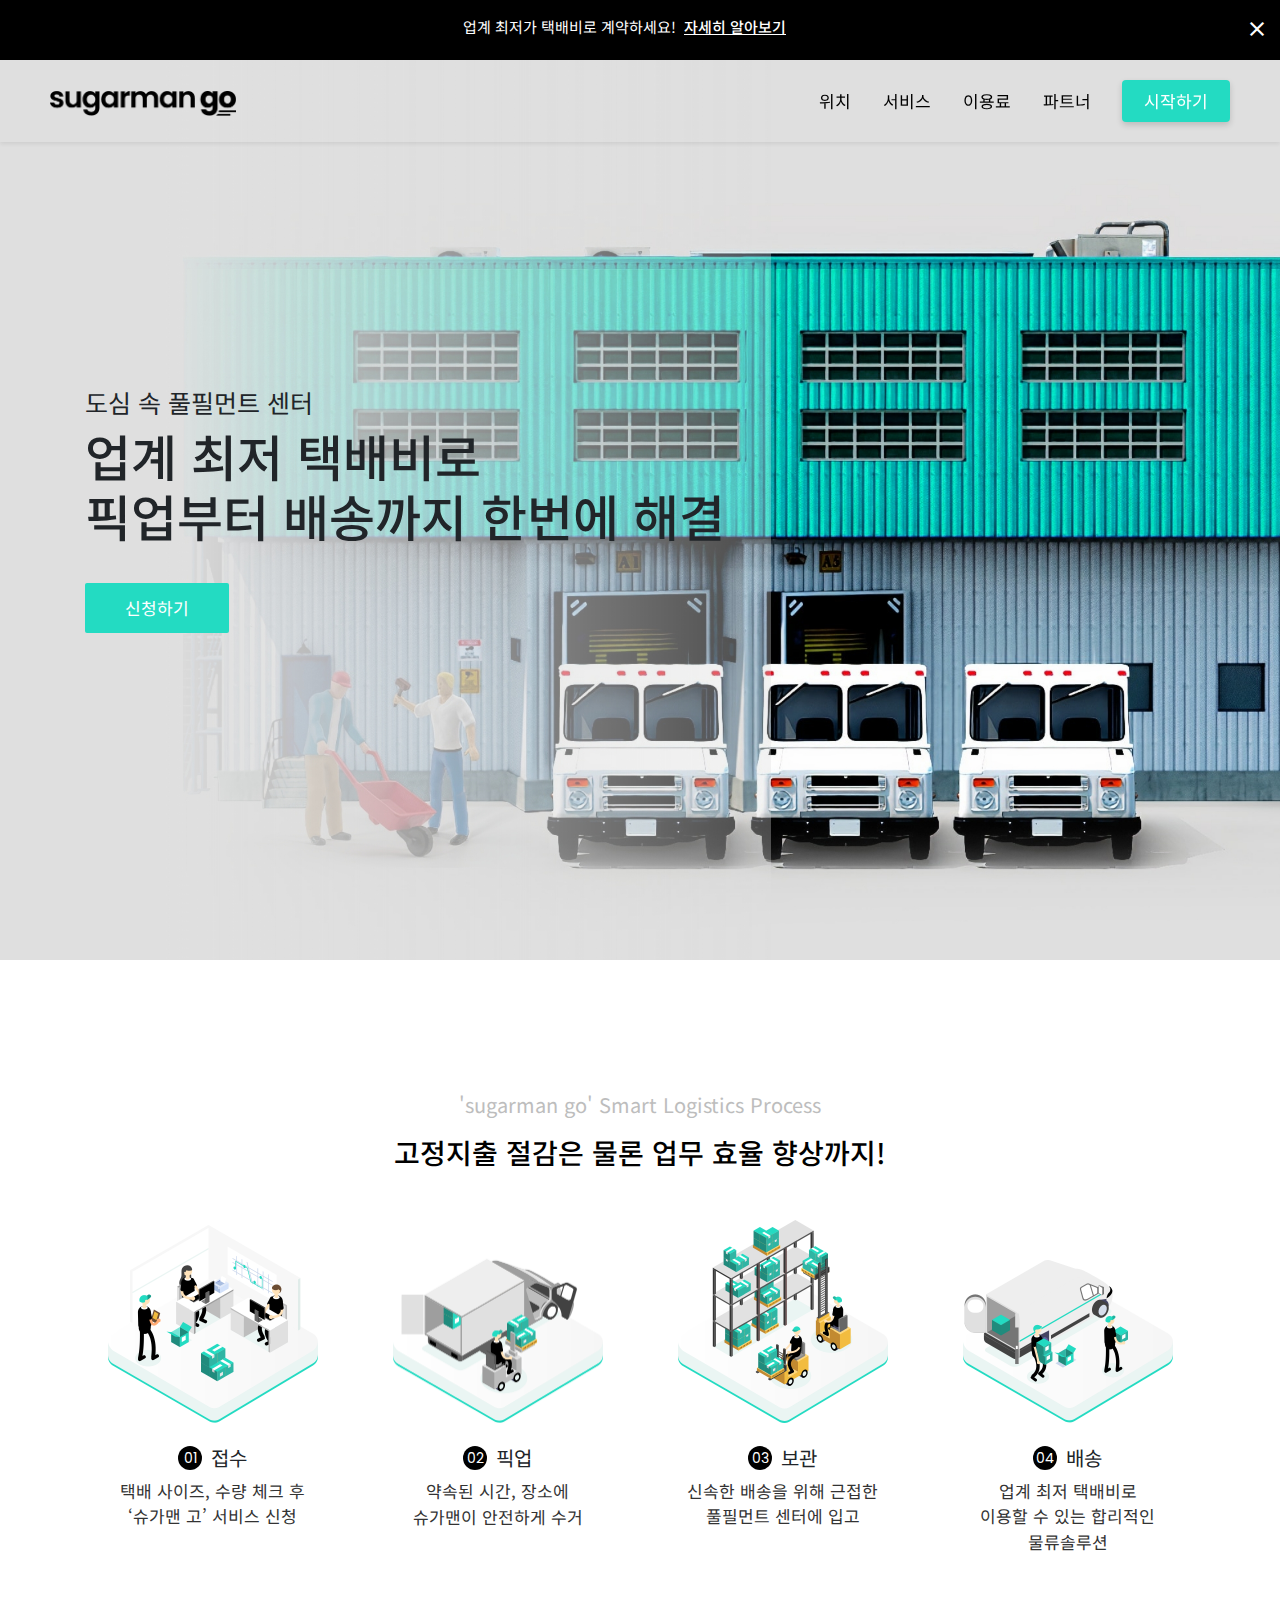
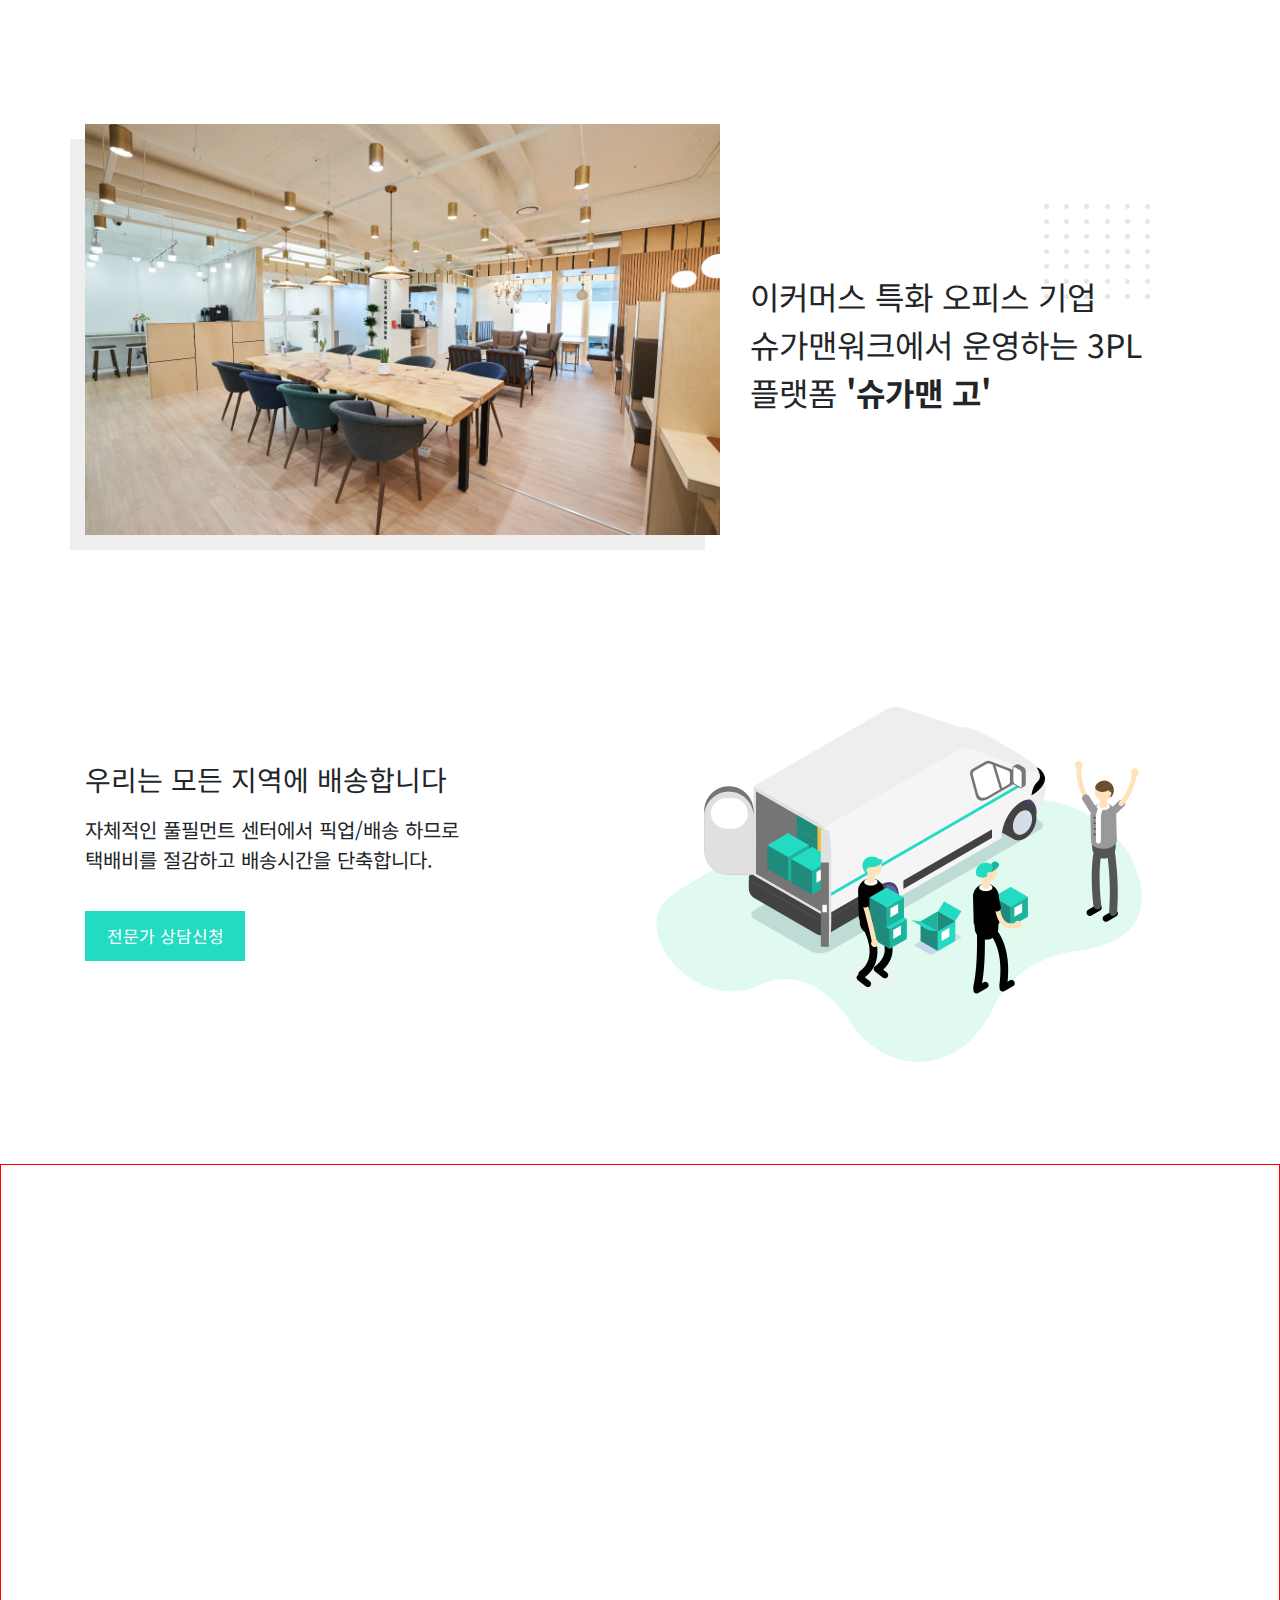
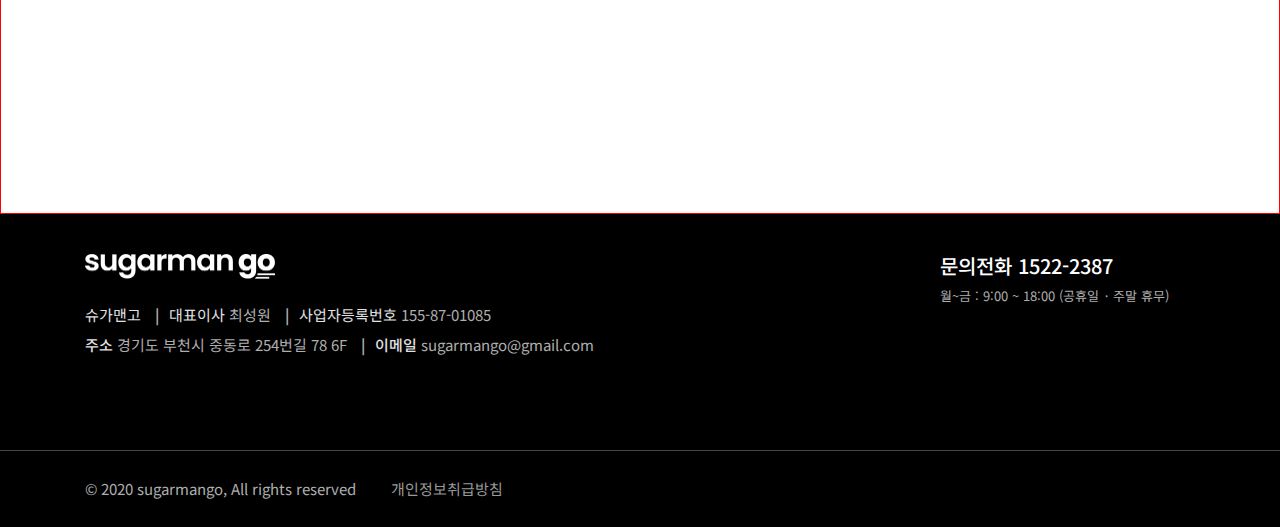
==== index.html @ 31ac189f "20200826_on" ====
<!DOCTYPE html>
<html lang="ko">

<head>
  <meta charset="UTF-8">
  <meta name="viewport" content="width=device-width, initial-scale=1.0">
  <title>슈가맨 고</title>
  <link rel="stylesheet" href="https://stackpath.bootstrapcdn.com/bootstrap/4.4.1/css/bootstrap.min.css" integrity="sha384-Vkoo8x4CGsO3+Hhxv8T/Q5PaXtkKtu6ug5TOeNV6gBiFeWPGFN9MuhOf23Q9Ifjh" crossorigin="anonymous">
  <link href="https://fonts.googleapis.com/icon?family=Material+Icons" rel="stylesheet">
  <link href="https://fonts.googleapis.com/css2?family=Noto+Sans+KR:wght@100;300;400;500;700;900&display=swap" rel="stylesheet">
  <link rel="stylesheet" href="./assets/css/style.css">
  <link rel="stylesheet" href="./assets/css/media.css">
  <link rel="shortcut icon" type="image/x-icon" href="./assets/img/go_logo_32.ico">

  <script src="https://code.jquery.com/jquery-3.5.1.min.js" integrity="sha256-9/aliU8dGd2tb6OSsuzixeV4y/faTqgFtohetphbbj0=" crossorigin="anonymous"></script>
  <script src="./assets/js/click-menu.js"></script>

</head>

<body>
  <!-- 이벤트 띠배너 -->
  <div class="event-banner d-flex pt-3 pb-2">
    <div class="container-fluid">
      <div class="row">
        <div class="flex-fill text-center event-text">
          <span class="mr-1">업계 최저가 택배비로 계약하세요!</span>
          <span><a href="./service.html"><u style="color: #fff; font-weight: 500;">자세히 알아보기</u></a></span>
        </div>
        <button class="event-banner-btn" style="border-style: none; background: transparent;">
          <span class="material-icons ml-auto" style="cursor: pointer; color: #fff;">close</span>
        </button>
      </div>
    </div>
  </div>

  <!-- nav -->
  <div class="navbar-wrap  scroll-nav shadow-sm top-nav">
    <nav class="navbar navbar-expand-lg navbar-light pt-2 pb-2">
      <a class="navbar-brand logo-w" href="./index.html">
        <img src="./assets/img/sugarman_go_logo@2x.png" alt="sugarmango_logo" class="main-logo">
      </a>
      <a class="scroll-nav logo-r" href="./index.html"><img src="./assets/img/sugarman_go_logo@2x.png" alt="sugarmango_logo" class="main-logo"></a>



      <button class="navbar-toggler mobile-menu-place toggle-mobile-menu" type="button">
        <!-- <span class="navbar-toggler-icon"></span> -->
        <span class="material-icons menu-icon-size menu-icon-black">menu</span>
      </button>

      <div class="collapse navbar-collapse" id="navbarNav">
        <ul class="nav ml-auto">
          <li class="nav-item">
            <a class="nav-link" style="color: #000;" href="./location.html">위치</a>
          </li>
          <li class="nav-item">
            <a class="nav-link" style="color: #000;" href="./service.html">서비스</a>
          </li>
          <li class="nav-item">
            <a class="nav-link" style="color: #000;" href="./price.html">이용료</a>
          </li>
          <li class="nav-item">
            <a class="nav-link" style="color: #000;">파트너</a>
          </li>
          <li class="nav-item">
            <button type="button" class="nav-bar-btn" onclick="location.href='./start.html'">시작하기</button>
          </li>
        </ul>
      </div>
    </nav>
  </div>



  <!-- 메인배너 -->
  <div class="main-banner-wrap d-flex align-items-center">
    <div class="container main-container">
      <div class="row">
        <div class="col">
          <div class="text-box">
            <h1 class="main-banner-subtext">도심 속 풀필먼트 센터</h1>
            <h3 class="main-banner-text">업계 최저 택배비로<br>
              픽업부터 배송까지 한번에 해결</h3>
            <button type="button" class="main-banner-btn" onclick="location.href='./start.html'">신청하기</button>
          </div>
        </div>
      </div>
    </div>
  </div>

  <section class="main-process-sec">
    <div class="container">
      <p>'sugarman go' Smart Logistics Process</p>
      <h3>고정지출 절감은 물론 업무 효율 향상까지!</h3>
      <div class="row">
        <div class="col-md-3 process-text">
          <img src="./assets/img/main-1@2x.png" alt="main-1.png">
          <div class="process-subject">
            <div class="number">01</div>
            <span>접수</span>
          </div>
          <p>택배 사이즈, 수량 체크 후<br /> ‘슈가맨 고’ 서비스 신청</p>
        </div>
        <div class="col-md-3 process-text">
          <img src="./assets/img/main-2@2x.png" alt="main-2.png">
          <div class="process-subject">
            <div class="number">02</div>
            <span>픽업</span>
          </div>
          <p>약속된 시간, 장소에<br /> 슈가맨이 안전하게 수거</p>
        </div>
        <div class="col-md-3 process-text">
          <img src="./assets/img/main-3@2x.png" alt="main-3.png">
          <div class="process-subject">
            <div class="number">03</div>
            <span>보관</span>
          </div>
          <p>신속한 배송을 위해 근접한<br /> 풀필먼트 센터에 입고</p>
        </div>
        <div class="col-md-3 process-text">
          <img src="./assets/img/main-4@2x.png" alt="main-4.png">
          <div class="process-subject">
            <div class="number">04</div>
            <span>배송</span>
          </div>
          <p>업계 최저 택배비로<br /> 이용할 수 있는 합리적인 물류솔루션</p>
        </div>
      </div>
    </div>
  </section>

  <section class="main-img-sec">
    <div class="container">
      <div class="row">
        <div class="col-lg-7 main-img">
          <img src="./assets/img/sugarmanwork@2x.jpg" alt="sugarmanwork">
        </div>
        <div class="col-lg-5 main-text">
          <img src="./assets/img/icon@2x.png" alt="">
          <div class="main-text-con">이커머스 특화 오피스 기업 슈가맨워크에서 운영하는 3PL 플랫폼 <span>'슈가맨 고'</span></div>
        </div>
      </div>
    </div>
  </section>

  <section class="main-btn-sec">
    <div class="container">
      <div class="row">
        <div class="col-lg-6 main-text">
          <div class="main-text-con">우리는 모든 지역에 배송합니다 <br />
            <p>자체적인 풀필먼트 센터에서 픽업/배송 하므로 <br />택배비를 절감하고 배송시간을 단축합니다.</p>
          </div>
          <button type="button" onclick="location.href='./start.html'">전문가 상담신청</button>
        </div>
        <div class="col-lg-6">
          <img src="./assets/img/main-5@2x.png" alt="">
        </div>
      </div>
    </div>
  </section>


  <section>
    <!-- kakao map -->
    <div class="container-fluid main-kakao-map">
      <div id="map" style="width:100%;height:650px; border: 1px solid red;"></div>
    </div>
  </section>

  <!-- 푸터 -->
  <section class="content-section bg-footer footer-t footer ">
    <div class="container main-container">
      <div class="row">
        <div class="col-lg-9">
          <div class="row">
            <div class="col-12"><img class="footer-logo" src="./assets/img/sugarman_go_logo_wh@2x.png" alt="footer-logo"></div>
            <div class="col-12">
              <ul class="footer-con-2">
                <li>
                  <span>슈가맨고</span><strong class="line-1" style="color: #AEAEAE; margin-right: 10px;"> | </strong>
                </li>
                <li>
                  <span>대표이사 </span> 최성원
                  <strong class="line-2" style="color: #AEAEAE; margin-right: 10px;"> | </strong>
                </li>
                <li>
                  <span>사업자등록번호
                  </span>155-87-01085
                </li>
              </ul>
            </div>
            <div class="col-12">
              <ul class="footer-con-3">
                <li>
                  <span>주소
                  </span>경기도 부천시 중동로 254번길 78 6F
                  <strong class="line-3" style="color: #AEAEAE; margin-right: 10px;"> | </strong>
                </li>
                <li>
                  <span>
                    이메일
                  </span>sugarmango@gmail.com
                </li>
              </ul>
            </div>
          </div>
        </div>

        <div class="col-lg-3">
          <div class="footer-right">
            <h6 style="font-size:20px; color:#fff;">문의전화 1522-2387</h6>
            <p>월~금 : 9:00 ~ 18:00 (공휴일 · 주말 휴무)</p>
          </div>
        </div>
      </div>
    </div>
    </div>


    <div class="footer-m footer container-fluid p-0">
      <div class="footer-line"></div>
    </div>

    <div class="col-lg-12">
      <div class="container main-container footer-bottom">
        <p class="footer-p">© 2020 sugarmango, All rights reserved</p>
        <a href="./privacy.html" class="footer-a">개인정보취급방침</a>
        <!-- <a class="footer-a">이용약관</a> -->
      </div>
    </div>
  </section>


  <!-- kakao map -->
  <script type="text/javscript" src="//dapi.kakao.com/v2/maps/sdk.js?appkey=95211038176c8b43a1fc3d12e01aed54"></script>
  <script>
    var mapContainer = document.getElementById('map'), // 지도를 표시할 div
      mapOption = {
        center: new kakao.maps.LatLng(37.52536, 126.84325), // 지도의 중심좌표
        level: 8, // 지도의 확대 레벨
        mapTypeId: kakao.maps.MapTypeId.ROADMAP // 지도종류
      };

    // 지도를 생성한다
    var map = new kakao.maps.Map(mapContainer, mapOption);

    // 마우스 휠과 모바일 터치를 이용한 지도 확대, 축소를 막는다
    map.setZoomable(false);

    // 지도에 확대 축소 컨트롤을 생성한다
    var zoomControl = new kakao.maps.ZoomControl();

    // 지도의 우측에 확대 축소 컨트롤을 추가한다
    map.addControl(zoomControl, kakao.maps.ControlPosition.RIGHT);

    // 마커를 표시할 위치와 title 객체 배열입니다
    var positions = [{
        title: '부천 상동점 1호점',
        latlng: new kakao.maps.LatLng(37.5077606, 126.7500733)
      },
      {
        title: '부천 상동점 2호점',
        latlng: new kakao.maps.LatLng(37.5074377, 126.7530217)
      },
      {
        title: '인천 갈산점 4호점',
        latlng: new kakao.maps.LatLng(37.5171565, 126.7220364)
      },
      {
        title: '부천 신중동점 5호점',
        latlng: new kakao.maps.LatLng(37.5015499, 126.773108)
      },
      {
        title: '부천 송내점 6호점',
        latlng: new kakao.maps.LatLng(37.4893739, 126.7518249)
      },
      {
        title: '서울 역삼역점 7호점',
        latlng: new kakao.maps.LatLng(37.4769454, 127.0457478)
      },
      {
        title: '인천 부평점 8호점',
        latlng: new kakao.maps.LatLng(37.4939399999999, 126.7257229)
      },
      {
        title: '서울 가산디지털단지점 9호점',
        latlng: new kakao.maps.LatLng(37.4793464, 126.8768097)
      },
      {
        title: '안양 범계점 10호점',
        latlng: new kakao.maps.LatLng(37.3922613, 126.9565033)
      },
      {
        title: '인천 계산점 11호점',
        latlng: new kakao.maps.LatLng(37.5351655, 126.7368001)
      },
      {
        title: '안산 중앙역점 12호점',
        latlng: new kakao.maps.LatLng(37.3188958, 126.8348793)
      },
      {
        title: '서울 군자역점 13호점',
        latlng: new kakao.maps.LatLng(37.5573745, 127.0775832)
      }
    ];

    // 마커 이미지의 이미지 주소입니다
    var imageSrc = "https://t1.daumcdn.net/localimg/localimages/07/mapapidoc/markerStar.png";

    for (var i = 0; i < positions.length; i++) {

      // 마커 이미지의 이미지 크기 입니다
      var imageSize = new kakao.maps.Size(24, 35);
      // 마커 이미지를 생성합니다
      var markerImage = new kakao.maps.MarkerImage(imageSrc, imageSize);
      // 마커를 생성합니다
      var marker = new kakao.maps.Marker({
        map: map, // 마커를 표시할 지도
        position: positions[i].latlng, // 마커를 표시할 위치
        title: positions[i].title, // 마커의 타이틀, 마커에 마우스를 올리면 타이틀이 표시됩니다
        image: markerImage // 마커 이미지
      });
    }
  </script>

  <script>
    $(window).scroll(function() {
      var scroll = $(window).scrollTop();
      // 48
      if (scroll > 48) {
        $('.top-nav').addClass('fixed-head');
        if (scroll > 950) {
          $('.top-nav').addClass('fixed-head-white');
        } else {
          $('.top-nav').removeClass('fixed-head-white');
        }
      } else {
        $('.top-nav').removeClass('fixed-head');
      }
      console.log(scroll);
    })
  </script>



</body>

</html>
---- assets/css/style.css ----
@import url('https://fonts.googleapis.com/css2?family=Noto+Sans+KR:wght@100;300;400;500;700;900&family=Poppins:wght@200;300;400;500;600;700;800;900&display=swap');

body {
  font-family: 'Noto Sans KR', sans-serif !important;
  overflow-x: hidden;
}

body * {
  word-break: keep-all !important;
}

*:focus {
  outline: none !important
}

a:hover {
  text-decoration: none;
}

a {
  text-decoration: none;
  color: #000;
}

html.prevent-scroll, body.prevent-scroll {
  overflow: hidden;
}

button:focus {
  outline: 0;
  box-shadow: none;
}

ul {
  list-style: none;
}

.main-logo {
  max-width: 190px !important;
  max-height: 25px;
}

/* 메인페이지 메인배너 */
.main-banner-wrap {
  background-image: url(../img/main_banner_shadow@2x.jpg);
  background-repeat: no-repeat;
  background-position: center;
  background-size: cover;
  height: 100vh;
}

/* 탑 띠배너 */
.event-banner {
  background-color: #000000;
  color: #fff;
  font-size: 15px;
  z-index: 999;
  height: 60px;
  font-weight: 400;
  padding: 0px 5px 0px 10px;
}

/* nav */
.navbar-wrap {
  background: transparent;
}

.navbar {
  padding: 20px 50px !important;
}

.navbar .nav-item .nav-link {
  font-size: 17px;
  color: #fff;
}

.navbar .nav-item .nav-link:hover {
  color: #23DBC2;
}

.nav-active {
  color: #23DBC2 !important;
}

.nav-item .nav-bar-btn {
  width: 108px;
  height: 42px;
  background: #23DBC2;
  border-style: none;
  color: #fff;
  border-radius: 4px;
  box-shadow: 0px 3px 6px #00000029;
  font-size: 17px;
  margin-left: 15px;
}

.main-nav-btn {
  width: 108px;
  height: 42px;
  background: #23DBC2;
  border-radius: 4px;
  border-style: none;
  box-shadow: 0px 3px 6px #00000029;
  color: #fff;
  font-size: 17px;
  margin-left: 20px;
}

/* 메인 베너 */
.main-banner-subtext {
  font-size: 25px;
  font-weight: 400;
}

.main-banner-text {
  font-size: 50px;
  font-weight: 500;
}

.main-banner-btn {
  width: 144px;
  height: 50px;
  border-radius: 2px;
  background: #23DBC2;
  color: #fff;
  border-style: none;
  text-align: center;
  font-size: 17px;
  margin-top: 30px;
}

.main-process-sec {
  padding-top: 130px;
}

.main-process-sec p {
  text-align: center;
  font-size: 20px;
  color: #bdbdbd;
}

.main-process-sec h3 {
  text-align: center;
  font-size: 28px;
  color: #000;
  margin-bottom: 50px;
}

.main-process-sec .process-text {
  text-align: center;
}

.main-process-sec .process-text .number {
  font-size: 14px;
  color: #fff;
  width: 24px;
  height: 24px;
  background: #000;
  border-radius: 50%;
  margin: 0 auto;
  padding: 2px 0px;
  display: inline-block;
  position: relative;
  top: -3px;
  font-family: 'Poppins', sans-serif;
}

.main-process-sec .process-text .process-subject {
  text-align: center;
  margin-top: 20px;
}

.main-process-sec .process-text span {
  display: inline-block;
  font-size: 20px;
  margin-left: 5px;
}

.main-process-sec .process-text p {
  font-size: 17px;
  color: #333;
  margin-top: 5px;
  margin-bottom: 170px;
}

.main-process-sec .process-text img {
  max-width: 210px;
  width: 100%;
}

.main-img-sec .main-img img {
  box-shadow: -15px 15px #EEEEEE;
  max-width: 665px;
  width: 100%;
}

.main-img-sec .price-img img {
  box-shadow: 15px 15px #EEEEEE;
  max-width: 665px;
  width: 100%;
}

.main-img-sec .main-img {
  padding-bottom: 30px;
}

.main-img-sec .main-text {
  /* padding-left: 50px; */
  font-size: 32px;
  display: flex;
  flex-direction: column;
  justify-content: center;
}

.main-img-sec .main-text span {
  font-weight: bold;
}

.main-img-sec .main-text .main-text-con {
  z-index: 99;
}

.main-img-sec .main-text img {
  width: 106px;
  height: 95px;
  position: absolute;
  top: 80px;
  right: 60px;
  z-index: 9;
}

.mb-220 {
  margin-bottom: 224px;
}

.main-btn-sec {
  padding-top: 140px;
  margin-bottom: 100px;
}

.main-btn-sec .main-text {
  display: flex;
  flex-direction: column;
  justify-content: center;
  font-size: 28px;
  padding-bottom: 50px;
}

.main-btn-sec .main-text-con p {
  font-size: 20px;
  font-weight: 00;
  margin-top: 15px;
}

.main-btn-sec .main-text button {
  width: 160px;
  height: 50px;
  background: #23DBC2;
  color: #fff;
  border-style: none;
  margin-top: 20px;
  font-size: 17px;
}

.main-btn-sec img {
  width: 100%;
  max-width: 487px;
}

/* footer */
.footer {
  background-color: #000;
  color: #AEAEAE;
  font-weight: 400;
  font-size: 15px;
  word-break: keep-all;
}

.footer-t {
  padding-top: 40px;
}

.footer a:hover {
  text-decoration-line: none;
}

.footer .footer-logo {
  width: 190px;
  margin-bottom: 25px;
}

.footer .footer-con-2 span {
  font-size: 15px;
  font-weight: 400;
  color: #E1E1E1;
}

.footer .footer-con-3 span {
  font-size: 15px;
  font-weight: 500;
  color: #E1E1E1;
}

.footer .footer-con-3 {
  margin-bottom: 123px;
  margin-top: 7px;
}

.footer-con-2 strong {
  margin-left: 10px;
}

.footer-con-3 strong {
  margin-left: 10px;
}

.footer .footer-con-3 li:nth-child(2) {
  margin-right: 0;
}

.footer .footer-right h6 {
  font-size: 1.25rem;
}

.footer .footer-right p {
  font-size: 0.8125rem;
}

.footer-m .footer-line {
  border-top: 1px solid #40454E;
  width: 100% !important;
}

.footer ul li {
  float: left;
}

.footer ul {
  padding-left: 0 !important;
}

.footer .footer-bottom {
  bottom: 0;
  margin: 0 auto !important;
  padding: 27px 15px !important;
}

.footer-p {
  float: left;
  margin-right: 35px;
}

.footer-a {
  color: #999999;
}

.footer-a:hover {
  color: #999999;
}

.footer .footer-bottom-text {
  display: inline-block;
  padding: 0 !important;
  margin-top: 10px;
}

.footer .footer-bottom ul li {
  margin-right: 30px;
}

.footer .col-md-6 {
  font-size: 0.8125rem;
}

.main-kakao-map {
  padding: 0px !important;
}

/* 서비스 페이지 */
.service-wrap1 {
  padding-bottom: 180px;
  padding-top: 150px;
}

.service-wrap1 .service-wrap1-text {
  font-size: 50px;
  color: #000;
  padding-top: 100px;
  font-weight: 500;
}

.service-wrap1 img {
  width: 100%;
  max-width: 665px;
}

.service-maintxt {
  font-size: 18px;
  margin-top: 15px;
  line-height: 32px;
  font-weight: 400;
}

.mint-txt {
  color: #18DCB4;
  font-weight: 500 !important;
}

.service-wrap2 {
  text-align: center;
  padding-bottom: 200px;
}

.service-wrap2 .process-eng {
  font-size: 20px;
  color: #BDBDBD;
  margin-bottom: 5px;
}

.service-wrap2 .process-kor {
  font-size: 28px;
  margin-bottom: 0;
  font-weight: 500;
}

.step-line {
  width: 70%;
  height: 0px;
  border: 1px dashed #E1E1E1;
  margin: 0 auto;
  position: relative;
  top: 118px;
}

.step-circle {
  width: 110px;
  height: 110px;
  border: 1.5px solid #E1E1E1;
  background-color: #ffffff;
  border-radius: 50%;
  font-size: 30px;
  font-weight: 600;
  font-family: 'Poppins', sans-serif;
  padding: 32px 0px;
  margin: 60px auto 20px;
}

.mint-span {
  font-family: 'Poppins', sans-serif;
  color: #23DBC2;
  font-size: 20px;
  font-weight: 600;
}

.step-txt {
  margin-top: 7px;
  font-size: 18px;
  font-weight: 500;
  margin-bottom: 0;
}

.service-wrap3 {
  margin-bottom: 224px;
}

.service3-img {
  background: url('../img/sugarmanwork@2x.jpg');
  width: 665px;
  height: 430px;
  background-repeat: no-repeat;
  background-size: cover;
  max-width: 665px;
  max-height: 430px;
  position: relative;
  bottom: 20px;
  left: 20px;
}

.img-shadow {
  width: 665px;
  height: 430px;
  background-color: #EEEEEE;
}

.service-wrap3 h3 {
  margin-top: 120px;
  font-size: 32px;
  line-height: 50px;
  position: relative;
  z-index: 1;
}

.service-wrap3 span {
  font-weight: 600;
}

.service-wrap3 img {
  max-width: 106px;
  max-height: 95px;
  position: absolute;
  right: 0;
  top: 16%;
  z-index: 0;
}

/* 이용료 페이지 */
.price-wrap1 {
  padding-bottom: 130px;
  padding-top: 150px;
}

.price-text-con {
  font-size: 50px;
  line-height: 65px;
  z-index: 99;
  margin-bottom: 15px;
  font-weight: 500;
}

.price-text-con span {
  font-weight: 500 !important;
}

.main-text.price-text img {
  width: 106px;
  height: 95px;
  position: absolute;
  top: 0px;
  right: 25%;
  z-index: 9;
}

.main-img.price-img img {
  box-shadow: 10px 10px #00000029;
  max-width: 665px;
  width: 100%;
}

.p-mainbox {
  width: 100%;
  margin: 110px auto;
}

.p-mainbox .ft-50 {
  margin-bottom: 15px;
}

.price-maintxt {
  font-size: 18px;
  font-weight: 400 !important;
  letter-spacing: -0.5px;
}

.img-shadow1 {
  width: 644px;
  height: 450px;
  background-color: #EEEEEE;
}

.price-wrap2 {
  padding-bottom: 145px;
}

.price-wrap3 {
  text-align: center;
  padding-bottom: 180px;
}

.price-wrap3 img {
  max-width: 235px;
  max-height: 251px;
  margin: 0px auto 32px;
}

.price-wrap3 span {
  font-size: 20px;
  font-family: 'Poppins', sans-serif;
  font-weight: bold;
}

.price-wrap3 p {
  font-size: 17px;
  margin-top: 10px;
  margin-bottom: 0;
}

.price-wrap4 span {
  font-size: 28px;
}

.price-wrap4 .price4-txt {
  font-size: 18px;
  font-weight: 400 !important;
}

.price-wrap4 .price-table {
  width: 100%;
  margin: 40px 0px 200px;
}

.table-responsive-xl {
  width: 100%;
}

.price-wrap4 .price-table th {
  padding: 20px 50px 20px 0px;
  border-bottom: 4px solid #18DCB4;
  font-weight: 600;
  font-size: 20px;
  border-top: 0;
}

.price-wrap4 .price-table td {
  padding: 30px 100px 30px 0px;
  border-bottom: 1px solid #E1E1E1;
  font-size: 20px;
}

.price-table .strong {
  font-weight: 500;
}

.price-table span {
  font-size: 18px;
  margin-left: 20px;
}

.price-wrap5 {
  padding-bottom: 150px;
}

.price-wrap5-box {
  background: #FAFAFA;
  padding: 78px 100px 78px 65px;
}

.price-wrap5-text {
  font-size: 20px;
  display: flex;
  flex-direction: column;
  justify-content: center;
}

.price-wrap5-button {
  display: flex;
  flex-direction: column;
  justify-content: center;
}

.price-wrap5 button {
  width: 160px;
  height: 50px;
  background: #23DBC2;
  border-style: none;
  color: #fff;
  font-size: 17px;
}

.price-wrap5 img {
  width: 135px;
  height: 82px;
  display: flex;
  flex-direction: column;
  justify-content: center;
}

/* 시작하기 페이지 */
.full-area {
  width: 100%;
  height: 100vh;
}

.half {
  width: 50%;
  /* height: 100vh; */
}

.left-area {
  float: left;
}

.right-area {
  float: right;
}

.banner3-img {
  background: url('../img/banner-3@2x.jpg');
  width: 100%;
  height: 100vh;
  background-repeat: no-repeat;
  background-size: cover;
}

.form-box {
  margin: 150px 0px;
}

.form-box h2 {
  margin-bottom: 35px;
  font-weight: 500;
}

.form-box span {
  color: #18DCB4;
}

.form-box p {
  margin-bottom: 6px;
}

.form-row {
  width: 100%;
}

.form-6 {
  margin: 0 auto;
  width: 47%;
  display: inline-block;
  min-width: 280px;
  max-width: 100%;
}

.form-12 {
  margin: 0 auto;
  width: 97%;
  display: inline-block;
  min-width: 280px;
  max-width: 100%;
}

.form-input {
  width: 100%;
  height: 50px;
  border: 1px solid #E5E5E5;
  margin-bottom: 15px;
  padding: 15px;
}

.form-box .form-btn {
  width: 100%;
  height: 60px;
  background-color: #23DBC2;
  border: 1px solid #23DBC2;
  font-size: 15px;
  color: #fff;
  margin-top: 14px;
}

.form-box .form-btn:hover {
  background: #000;
  border: 1px solid #000;
}

input[type="checkbox"] {
  opacity: 0;
  width: 1px;
  height: 1px;
}

input[id="agree"]+label {
  display: inline-block;
  width: 20px;
  height: 20px;
  border: 1px solid #000000;
  cursor: pointer;
}

input[type="checkbox"]:checked+label {
  background: url(../img/check_box.png) no-repeat center/25px 25px;
}

.agree-txt {
  position: absolute;
  margin-top: -35px;
  margin-left: 35px;
  font-size: 15px;
}

.mt-20 {
  margin-top: 20px;
}

.btn-agree {
  border: none;
  background-color: #fff;
  text-decoration: underline;
}

/* location.html */
.location-banner-wrap {
  background-image: url(../img/main_banner2@2x.jpg);
  background-repeat: no-repeat;
  background-position: center;
  background-size: cover;
  height: 800px;
}

.location-banner-subtext {
  font-size: 60px;
  color: #fff;
  margin-bottom: 15px;
  font-weight: 400;
}

.location-banner-text {
  font-size: 20px;
  color: #fff;
  line-height: 30px;
  font-weight: 400;
  letter-spacing: 1px;
}

.location-text-box {
  padding-top: 200px;
}

.location-con {
  padding-top: 136px;
  padding-bottom: 177px;
}

.location-con-text h1 {
  font-size: 28px;
  margin-bottom: 10px;
}

.location-con-text p {
  font-size: 18px;
  color: #000;
  font-weight: 400;
  margin-bottom: 30px;
}

.location-con-btn {
  text-align: right;
}

.location-con-btn button {
  width: 160px;
  height: 50px;
  background: #23DBC2;
  border-style: none;
  color: #fff;
  font-size: 17px;
}

/* nav-scroll */
.fixed-head-white {
  background: #fff;
  color: #000;
  z-index: 999
}

.fixed-head-white .nav-link {
  color: #000 !important;
}

.fixed-head-white .nav-active {
  color: #23DBC2 !important;
}

.top-nav {
  position: fixed;
  top: 60px;
  left: 0px;
  width: 100%;
  transition: all .5s;
  z-index: 999;
}

.top-nav.fixed-head {
  top: 0px;
}

.logo-r {
  display: none;
}

.fixed-head-white .logo-r {
  display: block !important;
}

.fixed-head-white .logo-w {
  display: none !important;
}

/* 모바일메뉴 */
.mobile_show {
  background-color: #18DCB4;
}

.arrow-forward {
  background: none;
  border: none;
  font-size: 1.063rem;
  color: #fff;
  padding: 22px;
  width: 100%;
}

.mobile-menu {
  position: fixed;
  width: 100vw;
  height: 100vh;
  background-color: #fff;
  color: #000;
  z-index: 9999;
  top: 0px;
  left: 0px;
  display: none;
  border-style: none;
}

.navbar-light .navbar-toggler {
  border-style: none;
}

.close-btn {
  position: absolute;
  top: 20px;
  right: 20px;
  border-style: none;
  background: transparent;
  border-style: none;
}

.close-btn span {
  font-size: 40px;
}

.mobile-menu ul {
  padding-left: 0 !important;
}

.mobile-menu .mobile-menu-list {
  text-align: center;
  height: 70%;
  margin-top: 250px;
  font-size: 1.6rem;
  font-weight: 500;
  color: #000;
}

.mobile-menu .mobile-menu-list a {
  color: #000;
}

.mobile-menu .mobile-menu-list li {
  margin-bottom: 10%;
}

a:visited {
  text-decoration: none;
}

.mobile-menu .mobile-menu-list button {
  width: 70%;
  height: 10%;
  border-radius: 20px;
  border: 3px solid #23DBC2;
  background-color: transparent;
  color: #23DBC2;
  font-weight: 600;
}

.success {
  padding: 100px 0px 0px;
}

.success-btn {
  border: 1px solid #23DBC2;
  background-color: #23DBC2;
  color: #fff;
  font-size: 18px;
  font-weight: 500;
  border-radius: 5px;
  width: 40%;
  height: 50px;
  margin: 15px auto;
}

.check-lottie {
  width: 80px;
  margin: 0 auto;
  margin-bottom: 40px;
  margin-top: 190px;
}

.success-btn-box {
  text-align: center;
}

.success-txt2 {
  font-size: 25px;
  font-weight: 500;
  text-align: center;
  margin: 15px auto;
}

.check-gif {
  background: url('../img/check-success.gif');
  width: 80px;
  height: 80px !important;
  background-size: cover;
  background-repeat: no-repeat;
  margin: 200px auto 0px;
}

/* 개인정보 취급방침 */
.privacy-wrap {
  padding: 150px 0px;
}

.privacy-title {
  color: #23DBC2;
  font-weight: 600;
  text-align: center;
  margin-bottom: 50px;
}

.privacy-line {
  width: 100%;
  height: 3px;
  background-color: #23DBC2;
  margin: 0px 0px 20px;
}

.privacy-num {
  font-size: 19px;
  font-weight: 600;
  margin-top: 50px;
}

.privacy-txt {
  font-size: 17px;
  font-weight: 400;
}

.privacy-table {
  border-collapse: collapse;
  width: 100%;
  font-size: 16px;
  text-align: center;
  font-weight: 500;
}

.privacy-table th {
  padding-top: 12px;
  padding-bottom: 12px;
  background-color: #23DBC2;
  color: white;
  width: 25%;
}

.privacy-table td, .privacy-table th {
  border: 1px solid #ddd;
  padding: 25px;
}

.close {
  width: 6%;
  height: 10%;
  position: absolute;
  right: 2%;
  margin-top: 10px;
  font-size: 40px;
  color: #001AB8;
  opacity: 1;
  z-index: 999;
}

.modal-title {
  font-size: 20px;
  font-weight: 600;
  margin-bottom: 20px;
}

.privacy-num1 {
  font-size: 17px;
  font-weight: 500;
  margin-top: 20px;
}

.privacy-info1 {
  font-size: 16px;
  font-weight: 400;
  margin: 5px 0px;
}

.modal-dialog {
  max-width: 700px;
}

.modal-content {
  height: 450px;
}

.modal-body {
  padding: 40px;
}

/* price tab menu */
#tab-btn ul {
  padding-left: 0;
  margin-bottom: 0;
}

#tab-btn ul li {
  display: inline-block;
}

#tab-btn ul li img {
  width: 60px;
  height: 60px;
  border-radius: 50%;
  margin-right: 15px;
  opacity: 0.5;
  margin-bottom: 25px;
  cursor: pointer;
}

#tab-btn .active img {
  border: 2px solid #23DBC2;
  opacity: 1 !important;
  width: 62px;
  height: 62px;
}

#tab-cont>div {
  font-size: 18px;
  font-weight: 400 !important;
}

.menu-icon-size {
  font-size: 35px;
}

.menu-color {
  color: #fff;
}

.menu-icon-black {
  color: #000 !important;
}
---- assets/css/media.css ----
@media (max-width:991px) {
  .footer .footer-con-3 {
    padding-bottom: 0px;
    margin-bottom: 30px;
    margin-top: 0px;
  }

  .footer-right {
    padding-bottom: 30px;
  }

  .right-area {
    display: none;
  }

  .half {
    width: 100%;
  }

  .form-12 {
    width: 80%;
  }

  .form-box h2 {
    padding-left: 20px;
  }

  .footer ul {
    margin-bottom: 0;
  }

  .footer .footer-con-2 span {
    margin-right: 5px;
  }

  .footer .footer-con-3 span {
    margin-right: 5px;
  }

  .success-btn {
    width: 100%;
  }

  #tab-btn ul {
    padding-top: 30px;
  }
}

@media (max-width:767px) {
  .privacy-table td, .privacy-table th {
    padding: 10px;
  }

  .footer .footer-bottom {
    padding: 15px 0px !important;
  }

  .footer-p {
    margin-bottom: 5px;
  }

  .privacy-title {
    font-size: 1.895rem;
    margin-bottom: 30px;
  }

  .mobile_hide {
    display: none;
  }

  .price-wrap5 img {
    margin: 0 auto 30px;
  }

  .price-wrap5 button {
    margin: 30px auto 0px;
  }

  .price-wrap4 .price-table {
    margin: 40px 0px 100px;
  }

  .price-wrap5-box {
    padding: 40px;
  }

  .price-wrap2 {
    padding-bottom: 100px;
  }

  .main-text.price-text img {
    top: -40px;
    right: 20%;
  }

  .price-text-con {
    font-size: 40px;
    line-height: 52px;
  }

  .price-maintxt {
    font-size: 17px;
  }

  .mb-220 {
    margin-bottom: 150px;
  }

  .service-wrap1 .service-wrap1-text {
    font-size: 40px;
  }

  .service-wrap2 {
    padding-bottom: 100px;
  }

  .service-wrap1 {
    padding-bottom: 50px;
  }

  .main-btn-sec {
    padding-top: 50px;
  }

  .main-img-sec .main-img {
    padding-top: 50px;
  }

  .main-process-sec .process-text p {
    margin-bottom: 50px;
  }

  .line-3 {
    display: none;
  }

  .footer .footer-con-3 li:nth-child(1) {
    margin-right: 40px;
  }

  .location-con-btn button {
    margin-bottom: 15px;
  }

  .location-con-btn {
    text-align: left;
  }

  .service-wrap2-line {
    display: none;
  }

  .service-wrap2-con {
    max-width: 50%;
  }
}

@media (max-width:767px) and (min-width:421px) {
  .main-process-sec .process-text {
    max-width: 50%;
  }
}

@media (max-width:562px) {
  .footer .footer-bottom ul li {
    display: block;
    float: none;
  }

  .main-banner-subtext {
    font-size: 20px;
  }

  .main-banner-text {
    font-size: 40px;
  }
}

@media(max-width:457px) {
  .line-1 {
    display: none;
  }

  .line-2 {
    display: none;
  }

  .footer ul li {
    float: none;
  }

  .navbar-light .navbar-brand {
    max-width: 50%;
  }
}

@media (max-width:418px) {
  .location-banner-subtext {
    font-size: 45px;
  }

  .location-banner-text {
    font-size: 18px;
  }

  .navbar {
    padding: 20px 20px !important;
  }
}

@media (max-width:350px) {
  .location-banner-subtext {
    font-size: 45px;
  }

  .location-banner-text {
    font-size: 15px;
  }

  .event-banner {
    font-size: 13px;
  }

  .event-banner button span {
    font-size: 13px;
  }

  .main-banner-subtext {
    font-size: 18px;
  }

  .main-banner-text {
    font-size: 35px;
  }

  .service-wrap2-con {
    max-width: 100%;
  }
}
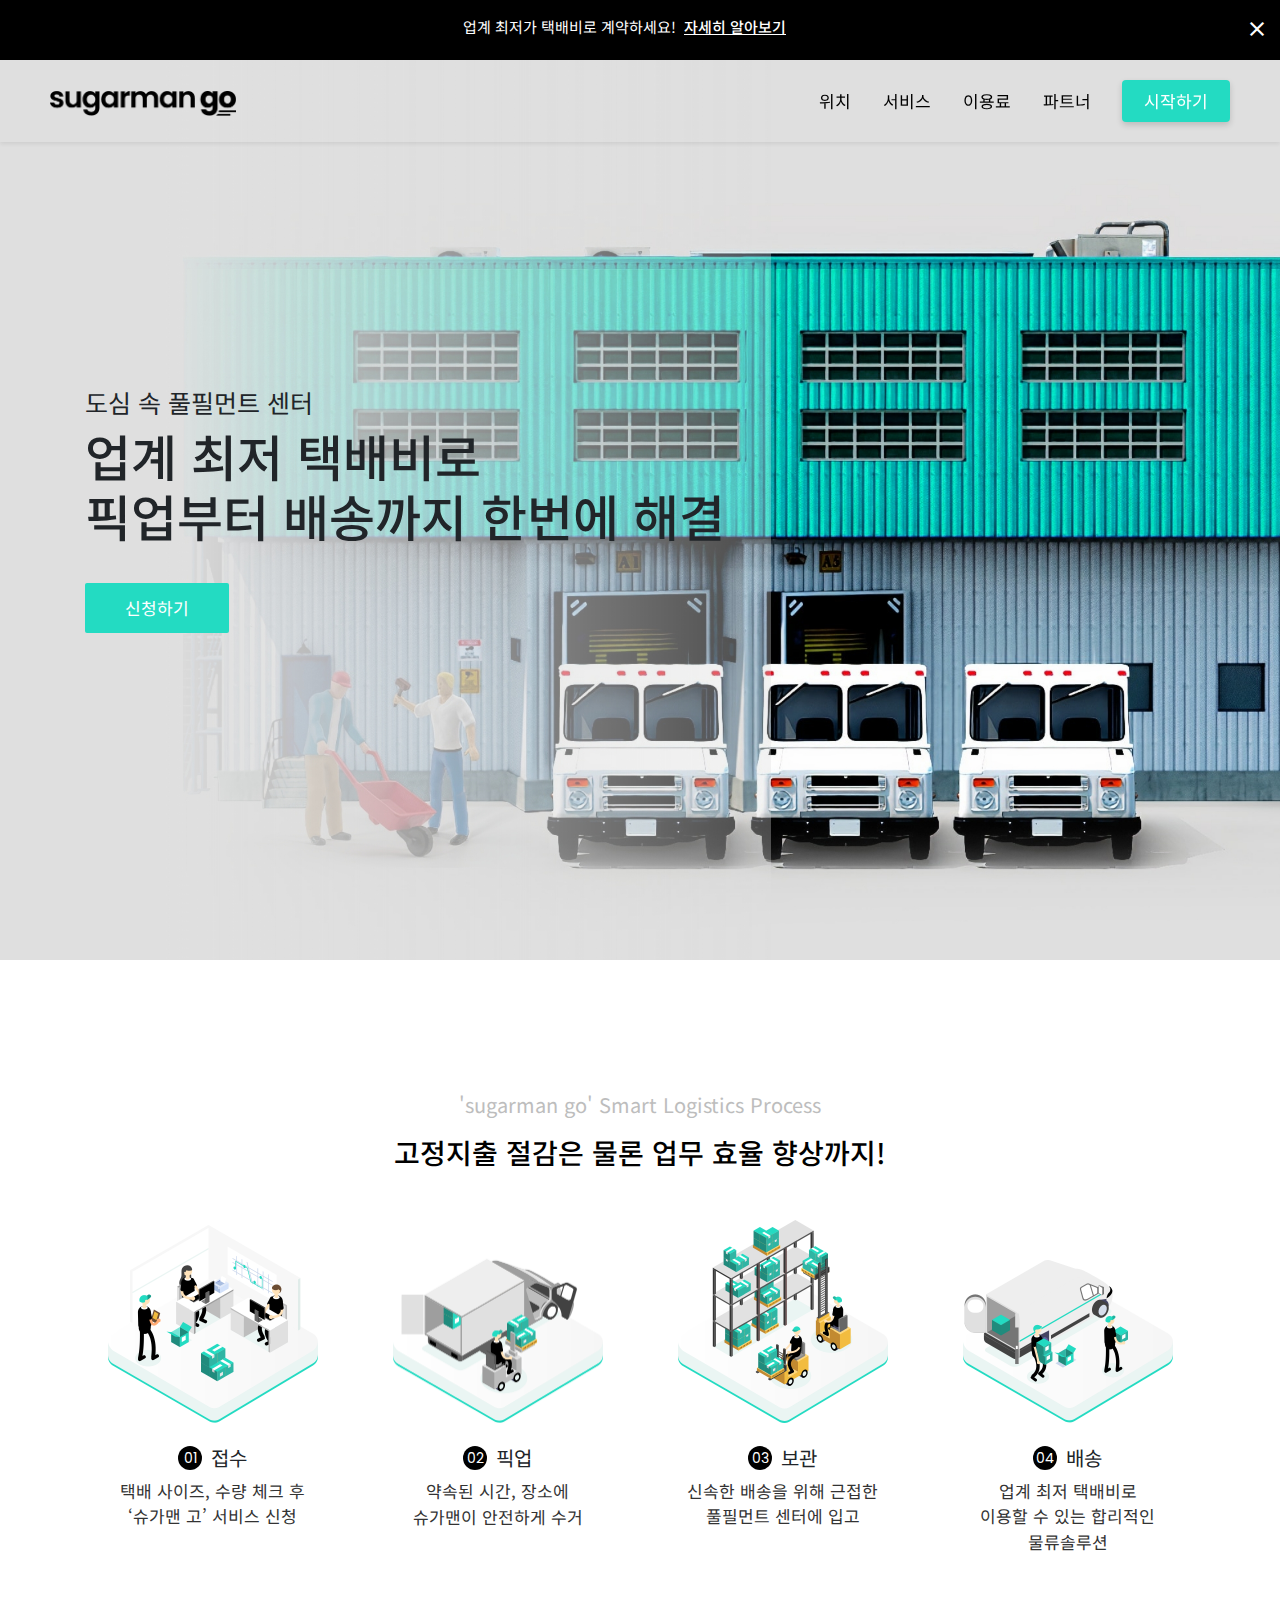
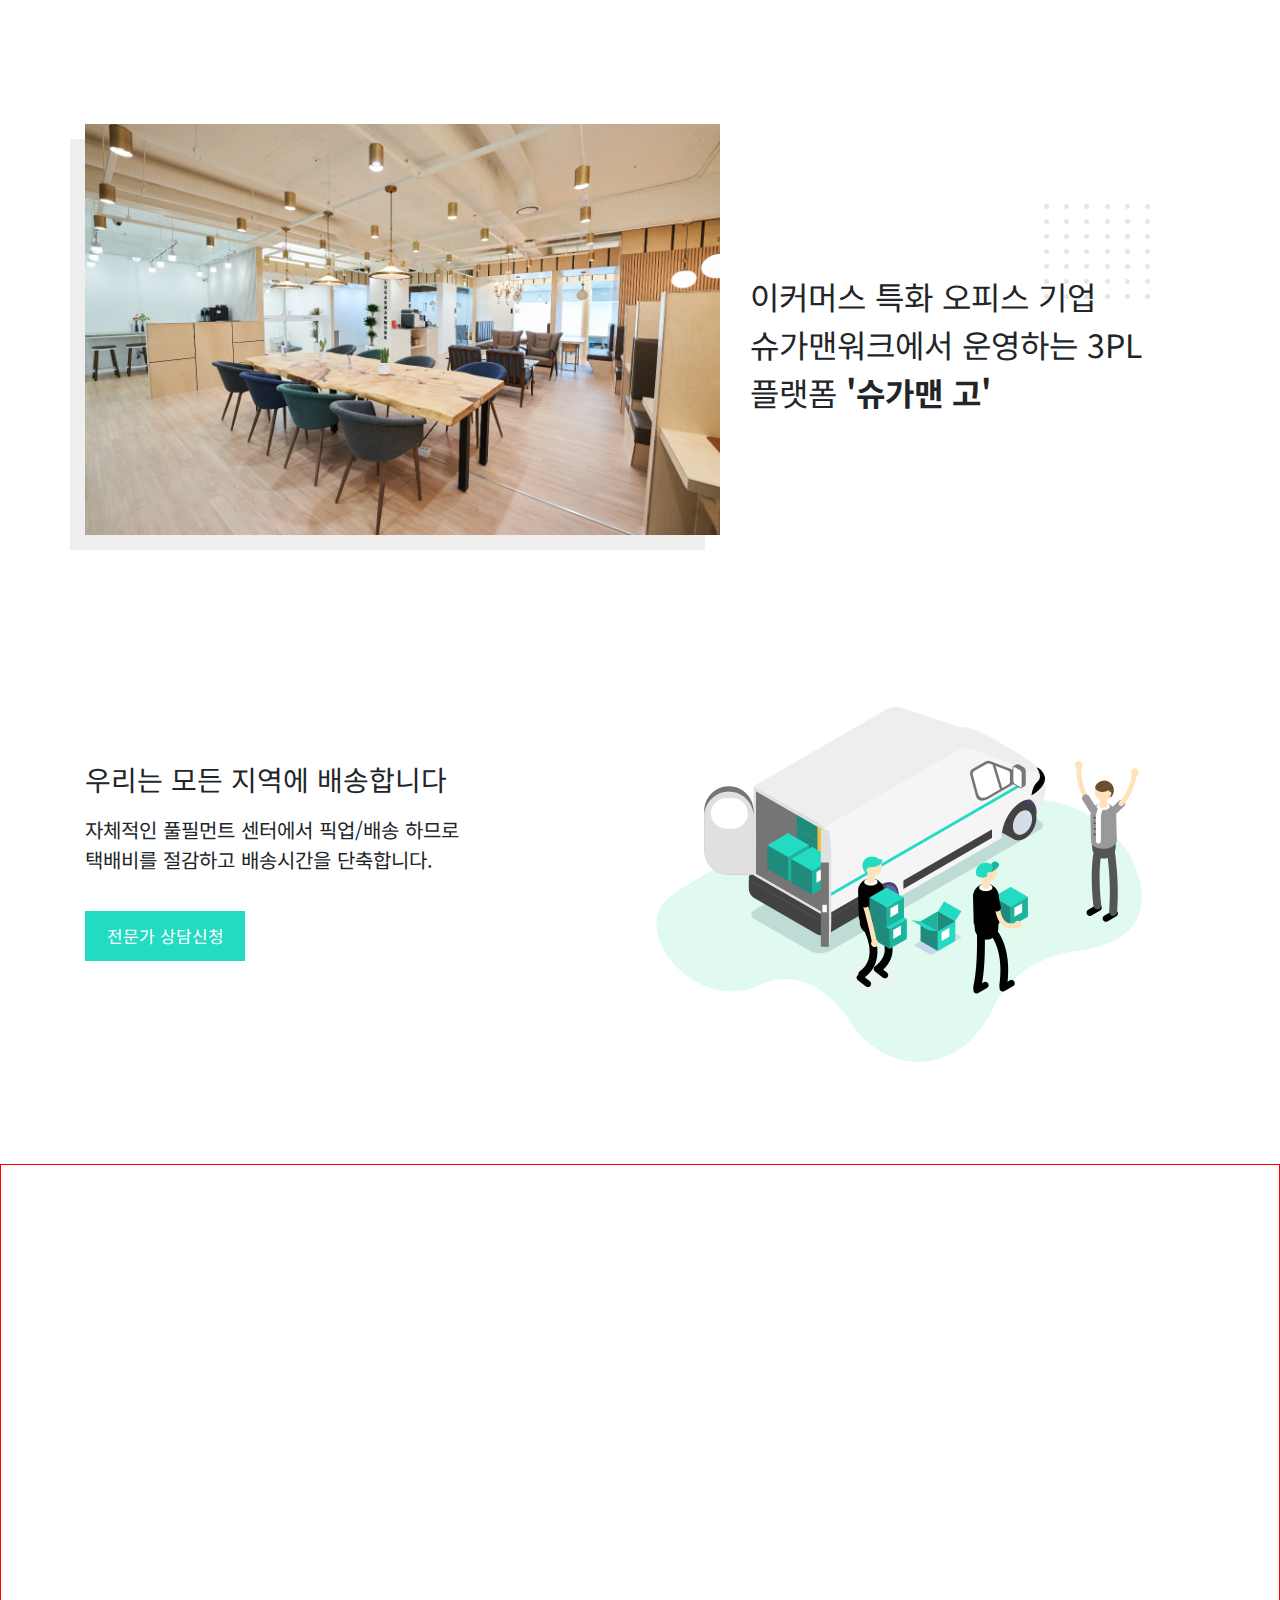
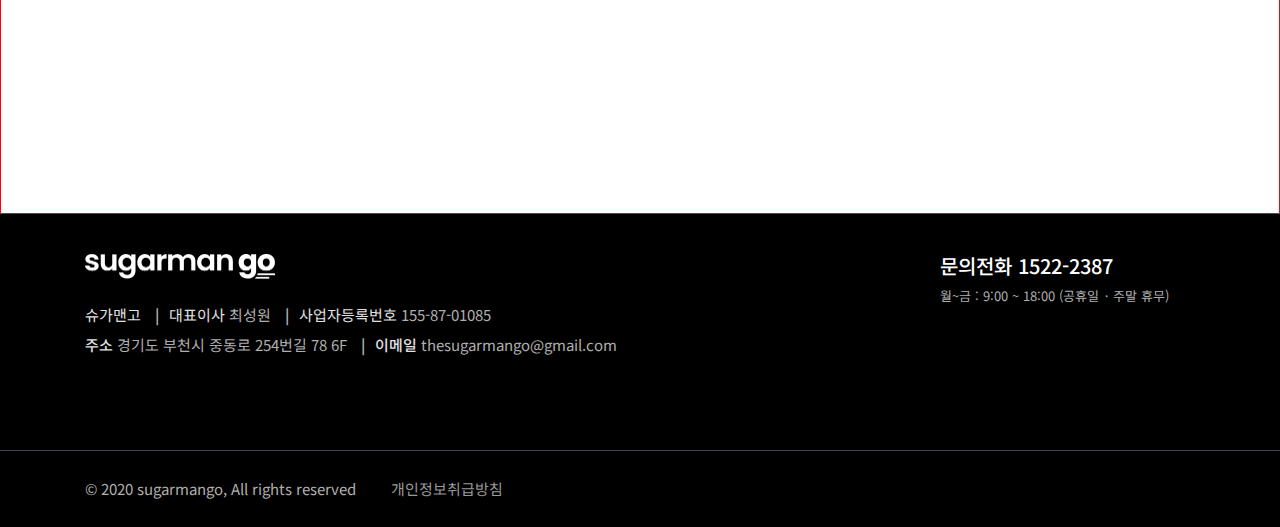
==== commit e842c0b3: "200827_haeun" ====
--- a/index.html
+++ b/index.html
@@ -60,7 +60,7 @@
             <a class="nav-link" style="color: #000;" href="./price.html">이용료</a>
           </li>
           <li class="nav-item">
-            <a class="nav-link" style="color: #000;">파트너</a>
+            <a class="nav-link" style="color: #000;" href="./partner.html">파트너</a>
           </li>
           <li class="nav-item">
             <button type="button" class="nav-bar-btn" onclick="location.href='./start.html'">시작하기</button>
@@ -199,7 +199,7 @@
                 <li>
                   <span>
                     이메일
-                  </span>sugarmango@gmail.com
+                  </span>thesugarmango@gmail.com
                 </li>
               </ul>
             </div>
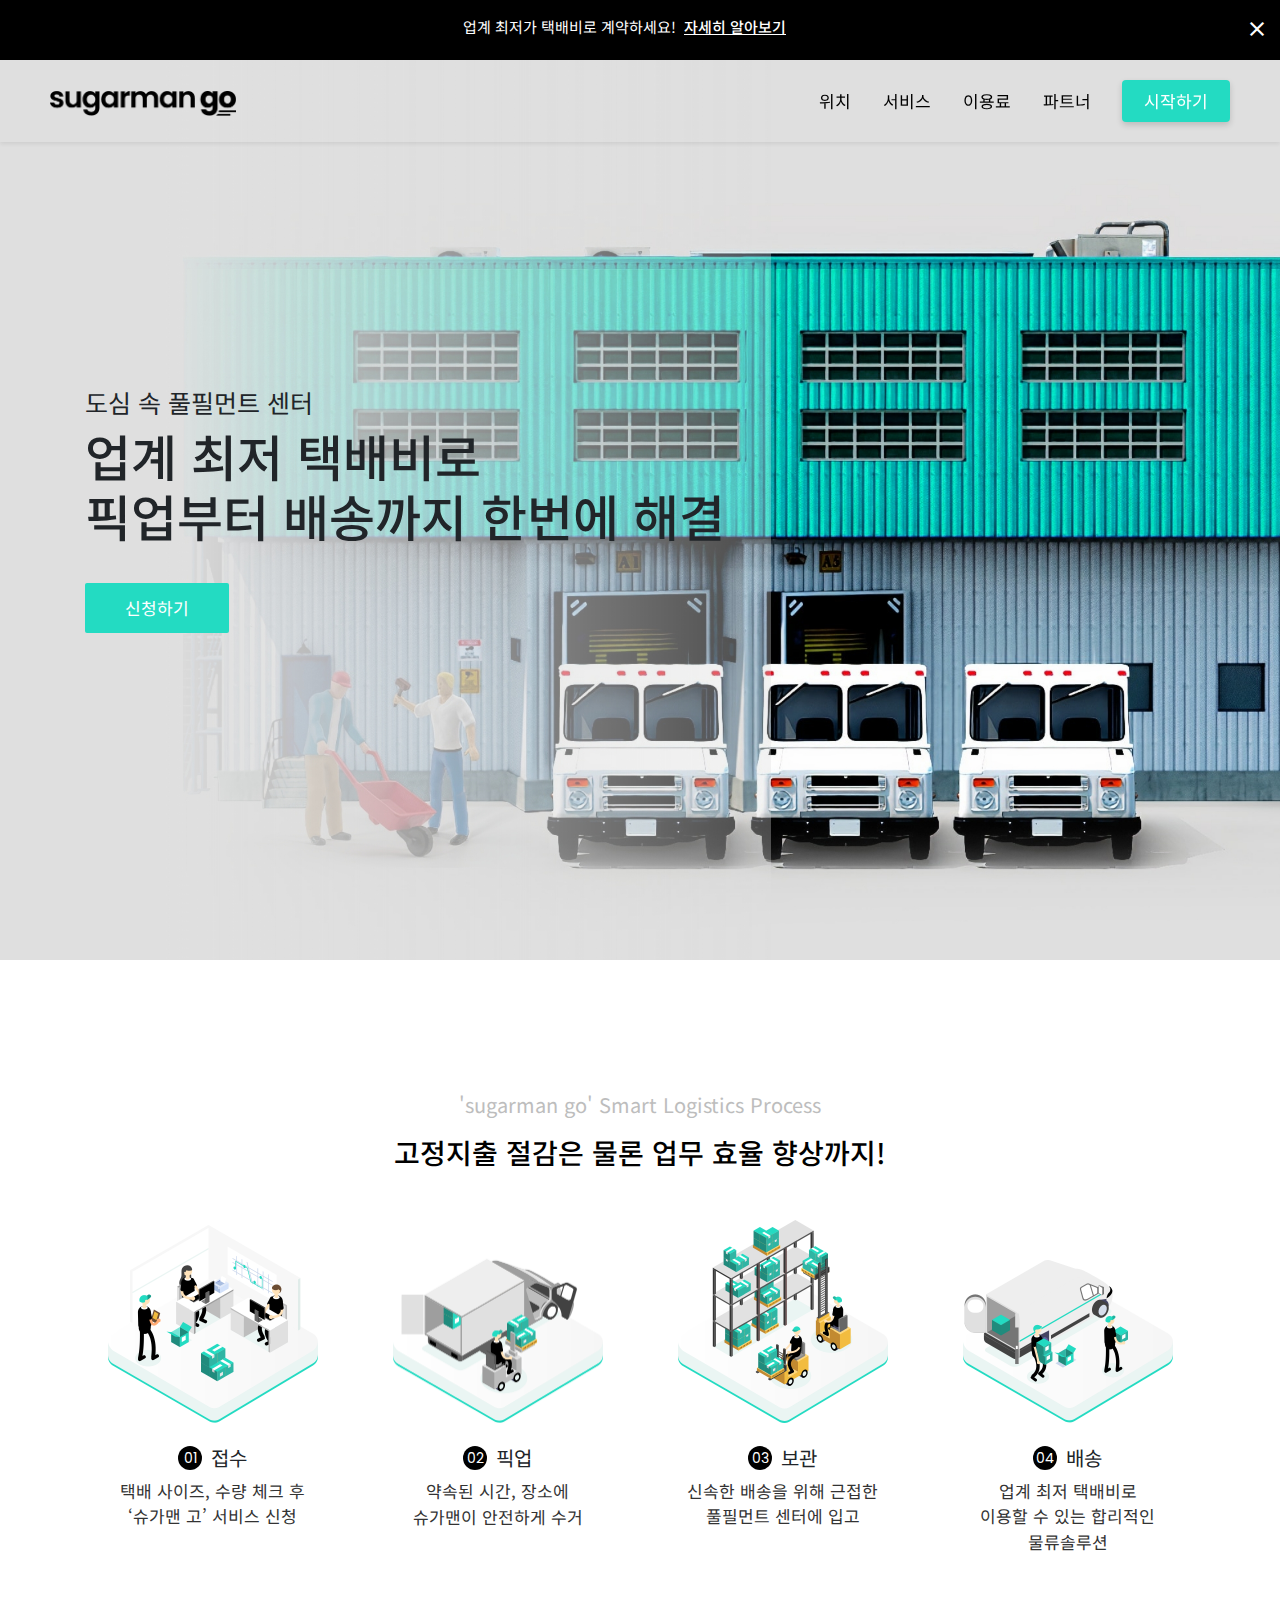
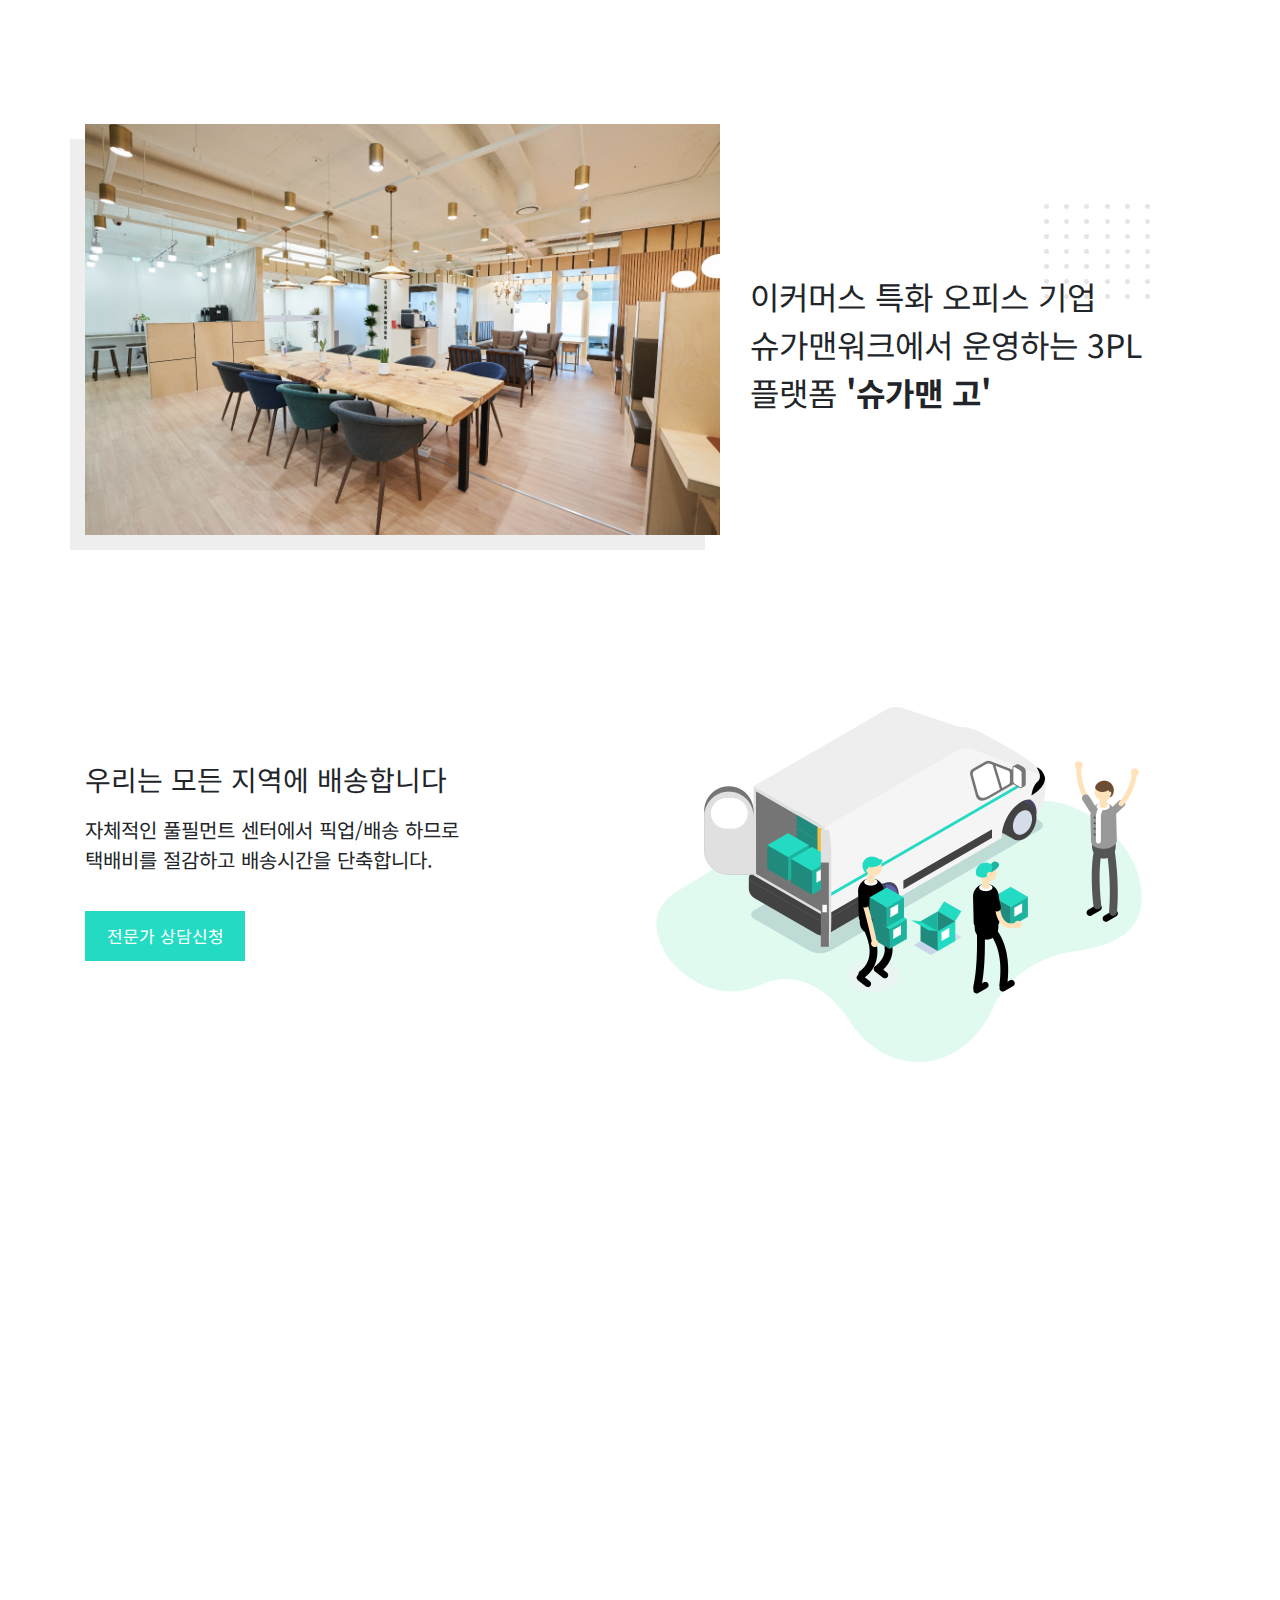
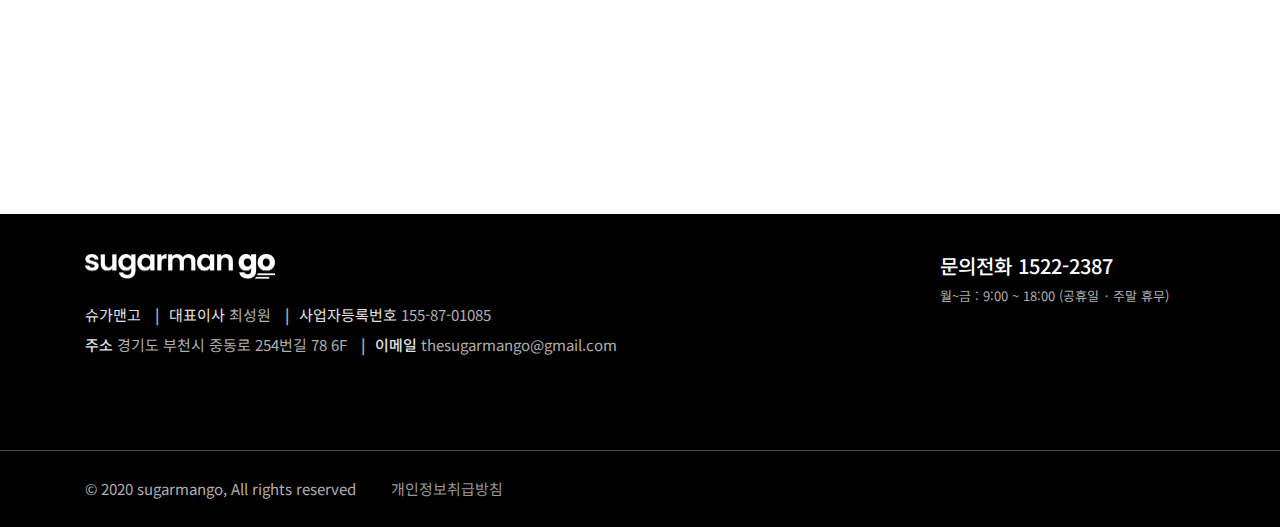
==== commit 6f51d6fb: "20200831_on" ====
--- a/index.html
+++ b/index.html
@@ -163,7 +163,7 @@
   <section>
     <!-- kakao map -->
     <div class="container-fluid main-kakao-map">
-      <div id="map" style="width:100%;height:650px; border: 1px solid red;"></div>
+      <div id="map" style="width:100%;height:650px;"></div>
     </div>
   </section>
 
@@ -232,7 +232,8 @@
 
 
   <!-- kakao map -->
-  <script type="text/javscript" src="//dapi.kakao.com/v2/maps/sdk.js?appkey=95211038176c8b43a1fc3d12e01aed54"></script>
+  <script type="text/javascript" src="//dapi.kakao.com/v2/maps/sdk.js?appkey=54fab25c704a5570ffbffb81b4cd3cdd"></script>
+
   <script>
     var mapContainer = document.getElementById('map'), // 지도를 표시할 div
       mapOption = {
--- a/assets/css/style.css
+++ b/assets/css/style.css
@@ -561,6 +561,12 @@
   padding-bottom: 145px;
 }
 
+.price-wrap2 .review-area p {
+  font-size: 18px;
+  font-weight: 500;
+  margin-bottom: 8px;
+}
+
 .price-wrap3 {
   text-align: center;
   padding-bottom: 180px;
@@ -708,25 +714,6 @@
   margin-bottom: 6px;
 }
 
-.form-row {
-  width: 100%;
-}
-
-.form-6 {
-  margin: 0 auto;
-  width: 47%;
-  display: inline-block;
-  min-width: 280px;
-  max-width: 100%;
-}
-
-.form-12 {
-  margin: 0 auto;
-  width: 97%;
-  display: inline-block;
-  min-width: 280px;
-  max-width: 100%;
-}
 
 .form-input {
   width: 100%;
@@ -744,6 +731,7 @@
   font-size: 15px;
   color: #fff;
   margin-top: 14px;
+
 }
 
 .form-box .form-btn:hover {
@@ -1141,4 +1129,189 @@
 
 .menu-icon-black {
   color: #000 !important;
+}
+
+/* 파트너 페이지 */
+.partner-wrap1 {
+  padding: 200px 0px;
+}
+
+.partner-wrap1 .partner-text-con {
+  font-size: 45px;
+  position: relative;
+  z-index: 99;
+  margin-bottom: 15px;
+  font-weight: 500;
+}
+
+.partner-maintxt {
+  font-size: 18px;
+  font-weight: 400 !important;
+  letter-spacing: -0.5px;
+  margin-bottom: 50px;
+}
+
+.price-maintxt {
+  font-size: 20px;
+  margin-bottom: 50px;
+}
+
+.partner-text {
+  padding: 65px 0px;
+}
+
+.partner-wrap1 .partner-text img {
+  width: 106px;
+  height: 95px;
+  position: absolute;
+  top: 37px;
+  left: 0;
+  z-index: 8;
+}
+
+.btn-partner {
+  width: 163px;
+  height: 50px;
+  color: #fff;
+  font-size: 17px;
+  border: 1px solid #23DBC2;
+  background-color: #23DBC2;
+}
+
+.partner-wrap1 .partner-img img {
+  box-shadow: 15px 15px #EEEEEE;
+  max-width: 544px;
+  width: 100%;
+  max-height: 450px;
+}
+
+.partner-wrap2 {
+  background-color: #FAFAFA;
+  width: 100%;
+  padding: 130px 0px;
+}
+
+.review-txt {
+  text-align: center;
+}
+
+.partner-wrap2 .review-txt span {
+  color: #23DBC2;
+  font-size: 20px;
+  font-weight: 600;
+  font-family: 'Poppins', sans-serif;
+}
+
+.partner-wrap2 .review-txt h3 {
+  font-size: 28px;
+  color: #000000;
+  font-weight: 500;
+}
+
+.review-img .img-back {
+  width: 265px;
+  height: 265px;
+  background-color: #FFFFFF;
+  margin: 0 auto;
+}
+
+.review-img .img-back:hover {
+  border: 4px solid #23DBC2;
+}
+
+.review-img {
+  padding: 40px 0px;
+}
+
+.review-img img {
+  width: 100%;
+  max-height: 265px;
+}
+
+.mb-40 {
+  margin-bottom: 40px;
+}
+
+/* partner modal */
+.review-modal {
+  border-top: 5px solid #23DBC2;
+  box-shadow: 0px 3px 6px rgba(0, 0, 0, 0.16);
+  background-color: #fff;
+  word-break: keep-all;
+}
+
+.review-modal-close {
+  color: rgba(0, 0, 0, 0.54);
+  margin-right: 15px;
+}
+
+.review-modal-close span {
+  font-size: 40px;
+  font-weight: 400;
+}
+
+.review-modal-body .modal-title {
+  font-size: 20px;
+  font-weight: 400;
+  letter-spacing: -0.5px;
+}
+
+.review-line {
+  border: 1px solid #E1E1E1;
+  margin-bottom: 40px;
+}
+
+.review-modal-text img {
+  width: 41px;
+  height: 30px;
+  margin-bottom: 20px;
+}
+
+.review-modal-text .review-modal-text-con {
+  font-size: 20px;
+  letter-spacing: -0.63px;
+  line-height: 40px;
+  font-weight: 400;
+}
+
+.review-modal-by {
+  font-size: 18px;
+  margin-bottom: 60px;
+}
+
+.review-con {
+  margin-bottom: 15px;
+  cursor: pointer;
+}
+
+@media(max-width:1199px) {
+  .review-con {
+    max-width: 33.3333%;
+  }
+}
+
+@media(max-width:991px) {
+  .review-con {
+    max-width: 50%;
+  }
+}
+
+@media(max-width:552px) {
+  .review-con {
+    max-width: 100%;
+  }
+}
+
+@media(max-width:290px) {
+  .review-img .img-back {
+    max-width: 265px;
+    width: 100%;
+    max-height: 265px;
+    background-color: #FFFFFF;
+    margin: 0 auto;
+  }
+
+  .partner-wrap1 .partner-text-con {
+    font-size: 40px;
+  }
 }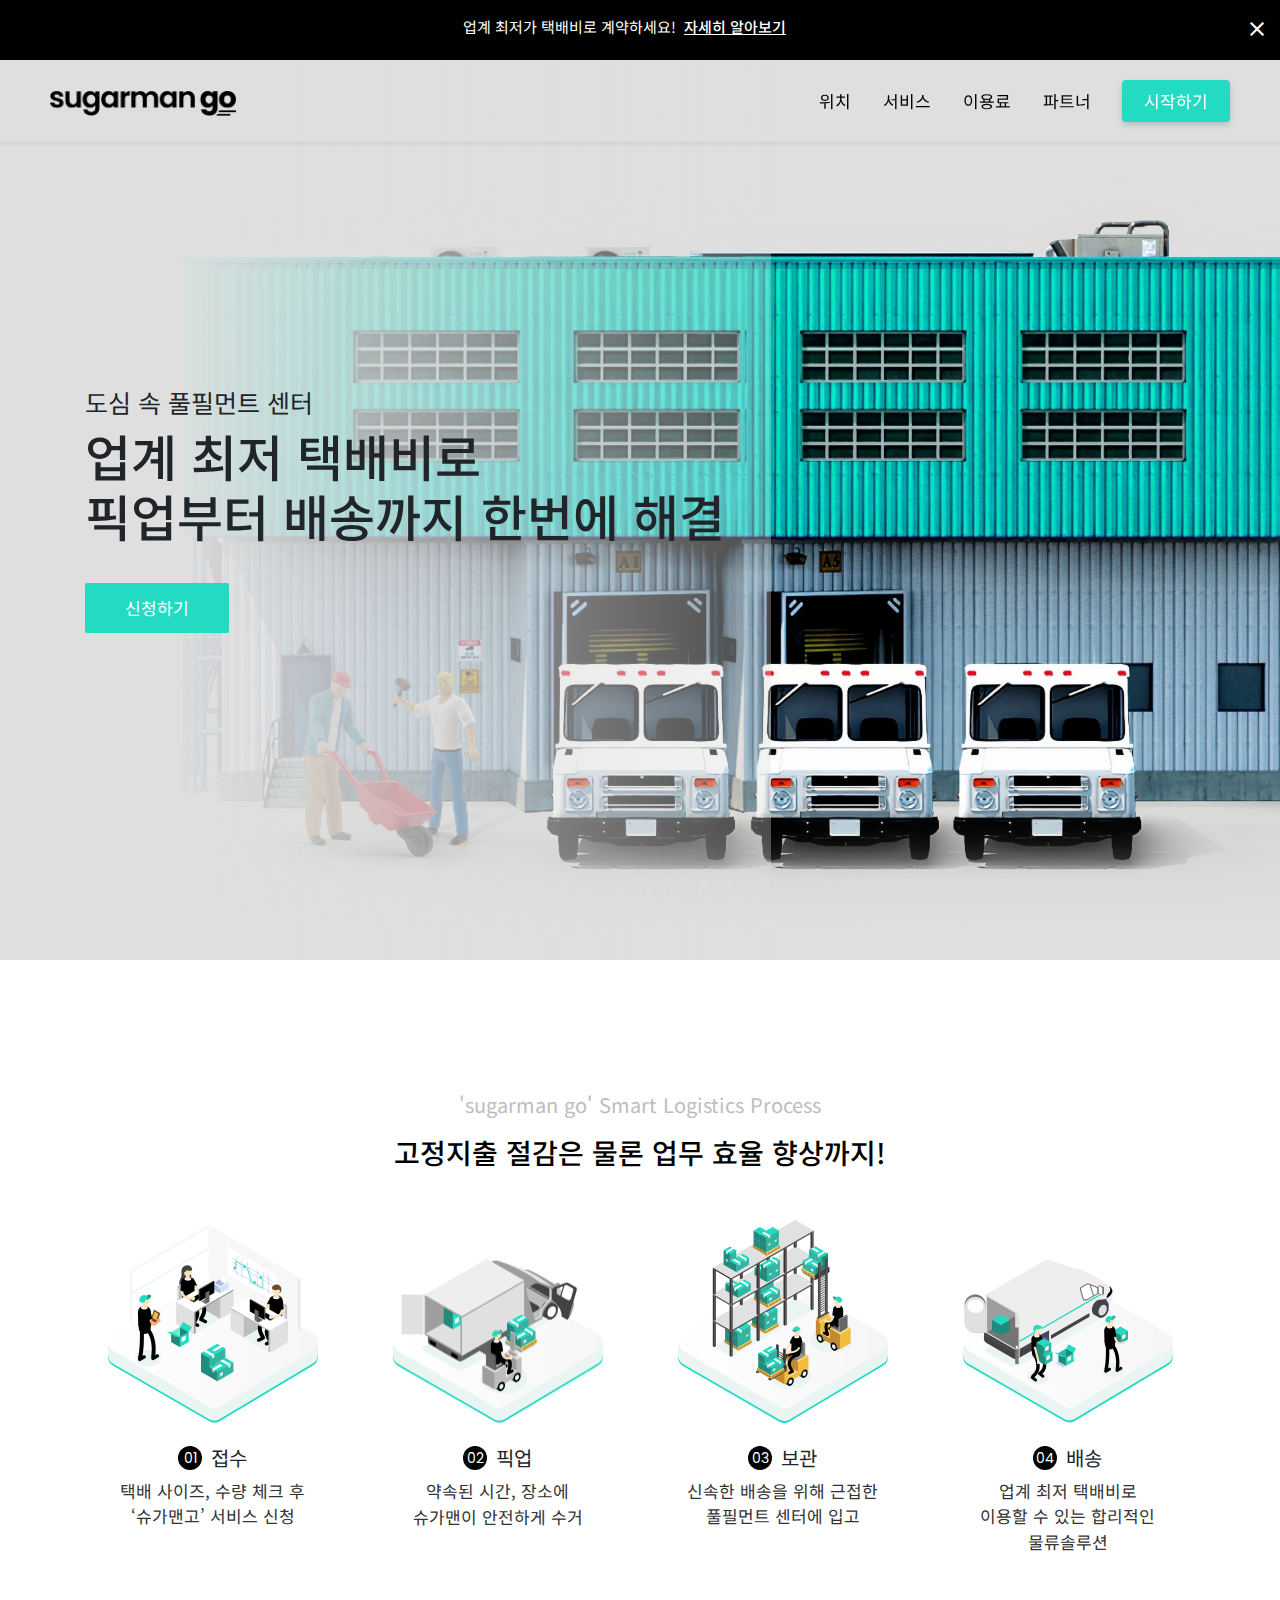
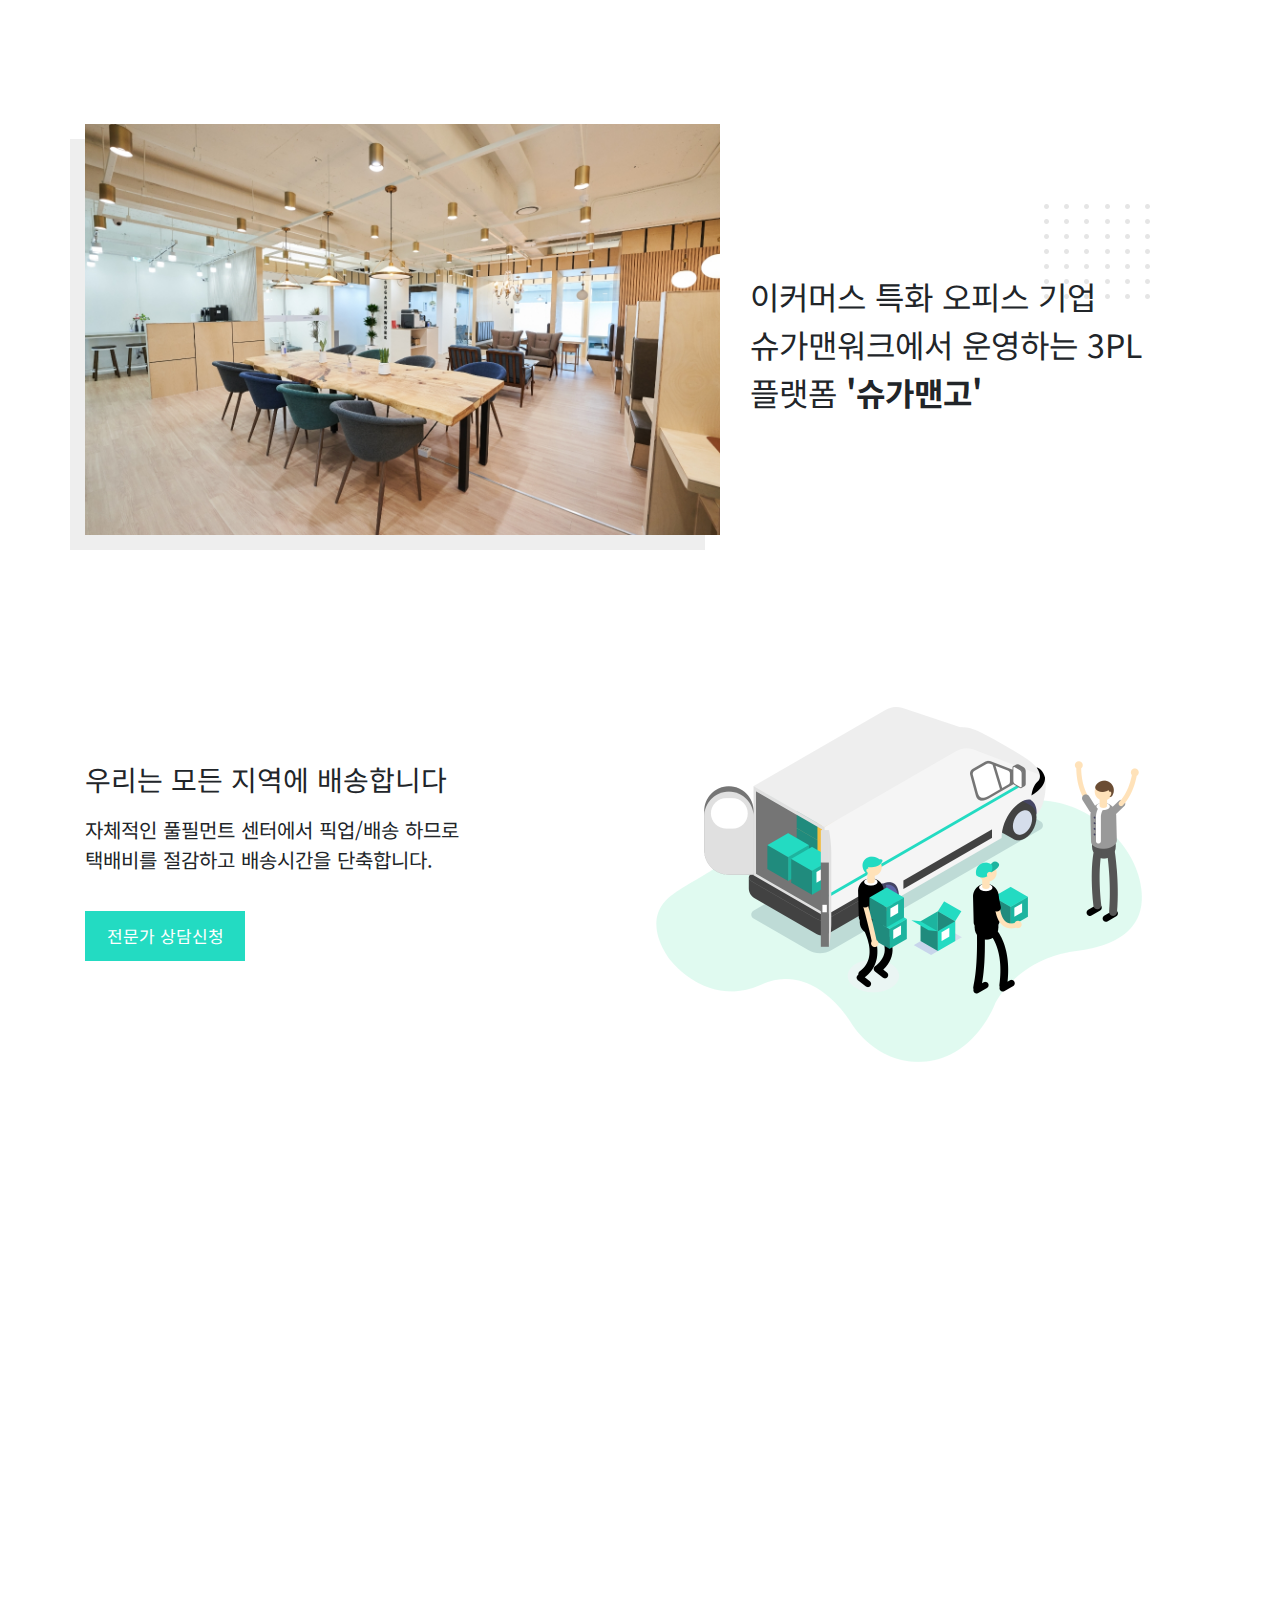
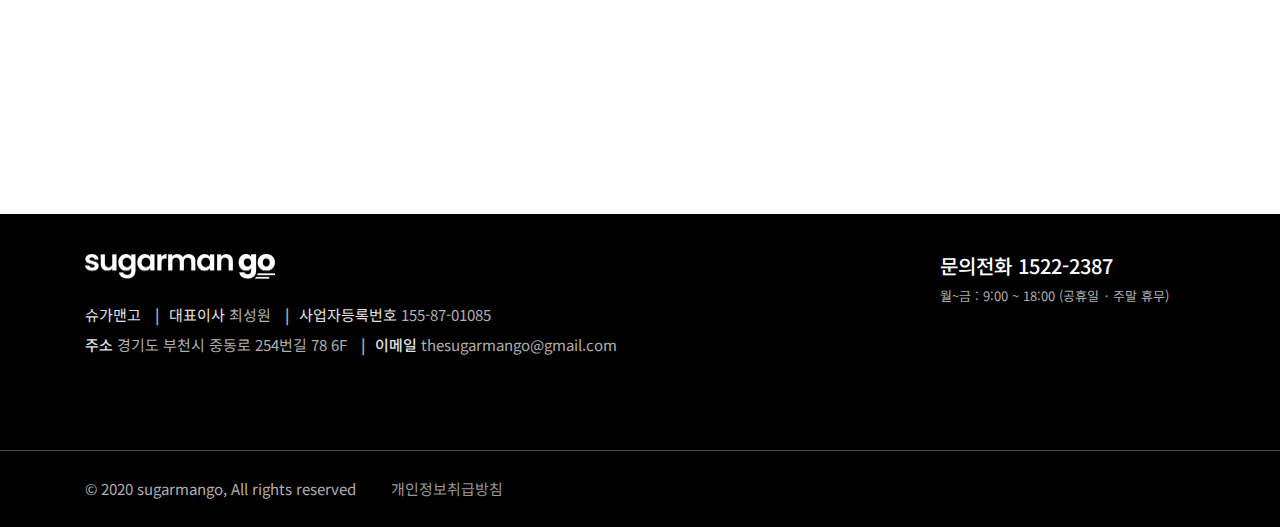
==== commit c653d628: "200831_haeun" ====
--- a/index.html
+++ b/index.html
@@ -4,7 +4,7 @@
 <head>
   <meta charset="UTF-8">
   <meta name="viewport" content="width=device-width, initial-scale=1.0">
-  <title>슈가맨 고</title>
+  <title>슈가맨고</title>
   <link rel="stylesheet" href="https://stackpath.bootstrapcdn.com/bootstrap/4.4.1/css/bootstrap.min.css" integrity="sha384-Vkoo8x4CGsO3+Hhxv8T/Q5PaXtkKtu6ug5TOeNV6gBiFeWPGFN9MuhOf23Q9Ifjh" crossorigin="anonymous">
   <link href="https://fonts.googleapis.com/icon?family=Material+Icons" rel="stylesheet">
   <link href="https://fonts.googleapis.com/css2?family=Noto+Sans+KR:wght@100;300;400;500;700;900&display=swap" rel="stylesheet">
@@ -14,6 +14,7 @@
 
   <script src="https://code.jquery.com/jquery-3.5.1.min.js" integrity="sha256-9/aliU8dGd2tb6OSsuzixeV4y/faTqgFtohetphbbj0=" crossorigin="anonymous"></script>
   <script src="./assets/js/click-menu.js"></script>
+  <script src="./assets/js/domain.js"></script>
 
 </head>
 
@@ -99,7 +100,7 @@
             <div class="number">01</div>
             <span>접수</span>
           </div>
-          <p>택배 사이즈, 수량 체크 후<br /> ‘슈가맨 고’ 서비스 신청</p>
+          <p>택배 사이즈, 수량 체크 후<br /> ‘슈가맨고’ 서비스 신청</p>
         </div>
         <div class="col-md-3 process-text">
           <img src="./assets/img/main-2@2x.png" alt="main-2.png">
@@ -137,7 +138,7 @@
         </div>
         <div class="col-lg-5 main-text">
           <img src="./assets/img/icon@2x.png" alt="">
-          <div class="main-text-con">이커머스 특화 오피스 기업 슈가맨워크에서 운영하는 3PL 플랫폼 <span>'슈가맨 고'</span></div>
+          <div class="main-text-con">이커머스 특화 오피스 기업 슈가맨워크에서 운영하는 3PL 플랫폼 <span>'슈가맨고'</span></div>
         </div>
       </div>
     </div>
--- a/assets/css/style.css
+++ b/assets/css/style.css
@@ -714,7 +714,6 @@
   margin-bottom: 6px;
 }
 
-
 .form-input {
   width: 100%;
   height: 50px;
@@ -731,7 +730,6 @@
   font-size: 15px;
   color: #fff;
   margin-top: 14px;
-
 }
 
 .form-box .form-btn:hover {
@@ -1105,6 +1103,7 @@
   opacity: 0.5;
   margin-bottom: 25px;
   cursor: pointer;
+  border: 2px solid #e1e1e1;
 }
 
 #tab-btn .active img {
@@ -1157,7 +1156,7 @@
 }
 
 .partner-text {
-  padding: 65px 0px;
+  padding: 65px 15px;
 }
 
 .partner-wrap1 .partner-text img {
@@ -1209,8 +1208,8 @@
 }
 
 .review-img .img-back {
-  width: 265px;
-  height: 265px;
+  width: 100%;
+  height: 100%;
   background-color: #FFFFFF;
   margin: 0 auto;
 }
@@ -1235,6 +1234,7 @@
 /* partner modal */
 .review-modal {
   border-top: 5px solid #23DBC2;
+  width: 700px;
   box-shadow: 0px 3px 6px rgba(0, 0, 0, 0.16);
   background-color: #fff;
   word-break: keep-all;
@@ -1298,7 +1298,7 @@
 
 @media(max-width:552px) {
   .review-con {
-    max-width: 100%;
+    max-width: 50%;
   }
 }
 
--- a/assets/css/media.css
+++ b/assets/css/media.css
@@ -5,6 +5,28 @@
     margin-top: 0px;
   }
 
+  .partner-wrap1 {
+    padding: 150px 0px 120px;
+  }
+
+  .partner-maintxt {
+    font-size: 17px;
+    margin-bottom: 20px;
+  }
+
+  .partner-text {
+    padding: 65px 15px 20px;
+  }
+
+  .partner-wrap1 .partner-text-con {
+    font-size: 35px;
+  }
+
+  .partner-wrap1 .partner-text img {
+    top: 17px;
+    left: 3%;
+  }
+
   .footer-right {
     padding-bottom: 30px;
   }
@@ -204,7 +226,7 @@
   }
 
   .navbar {
-    padding: 20px 20px !important;
+    padding: 20px 10px 20px 20px !important;
   }
 }
 
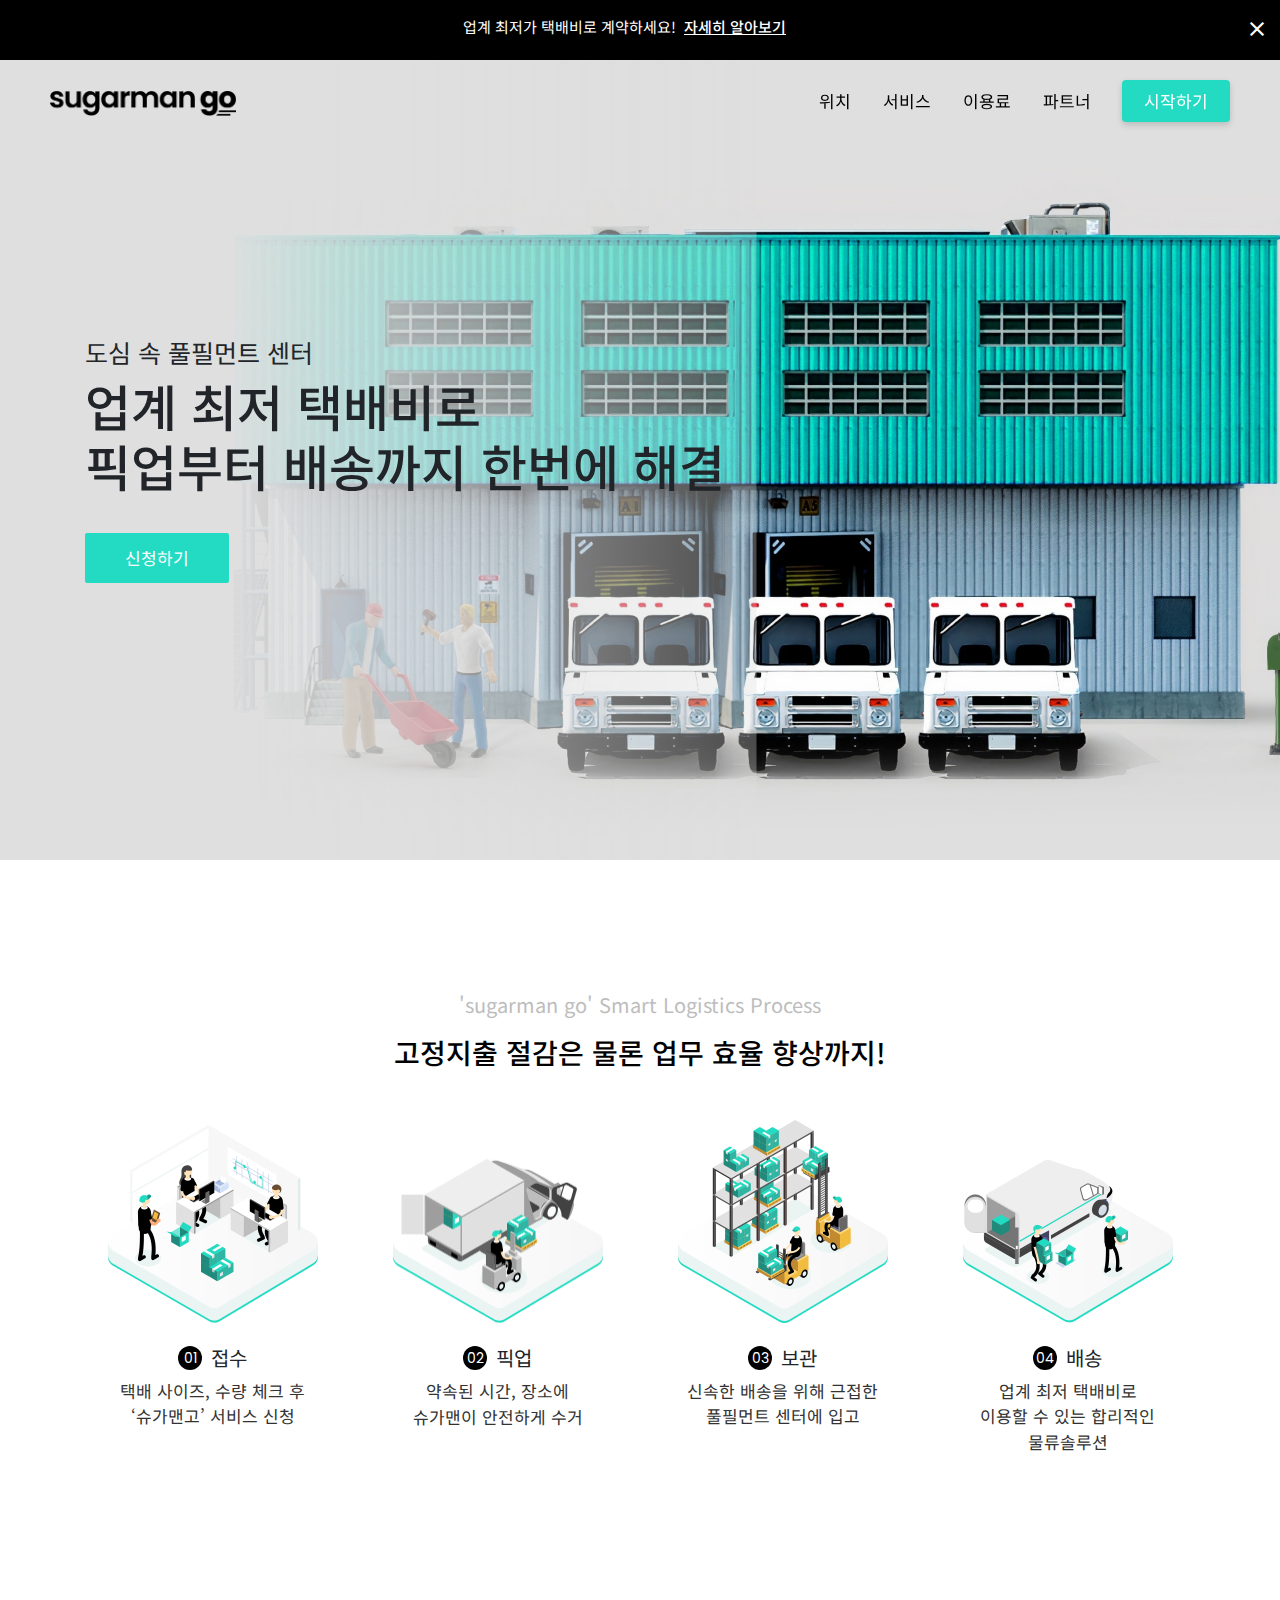
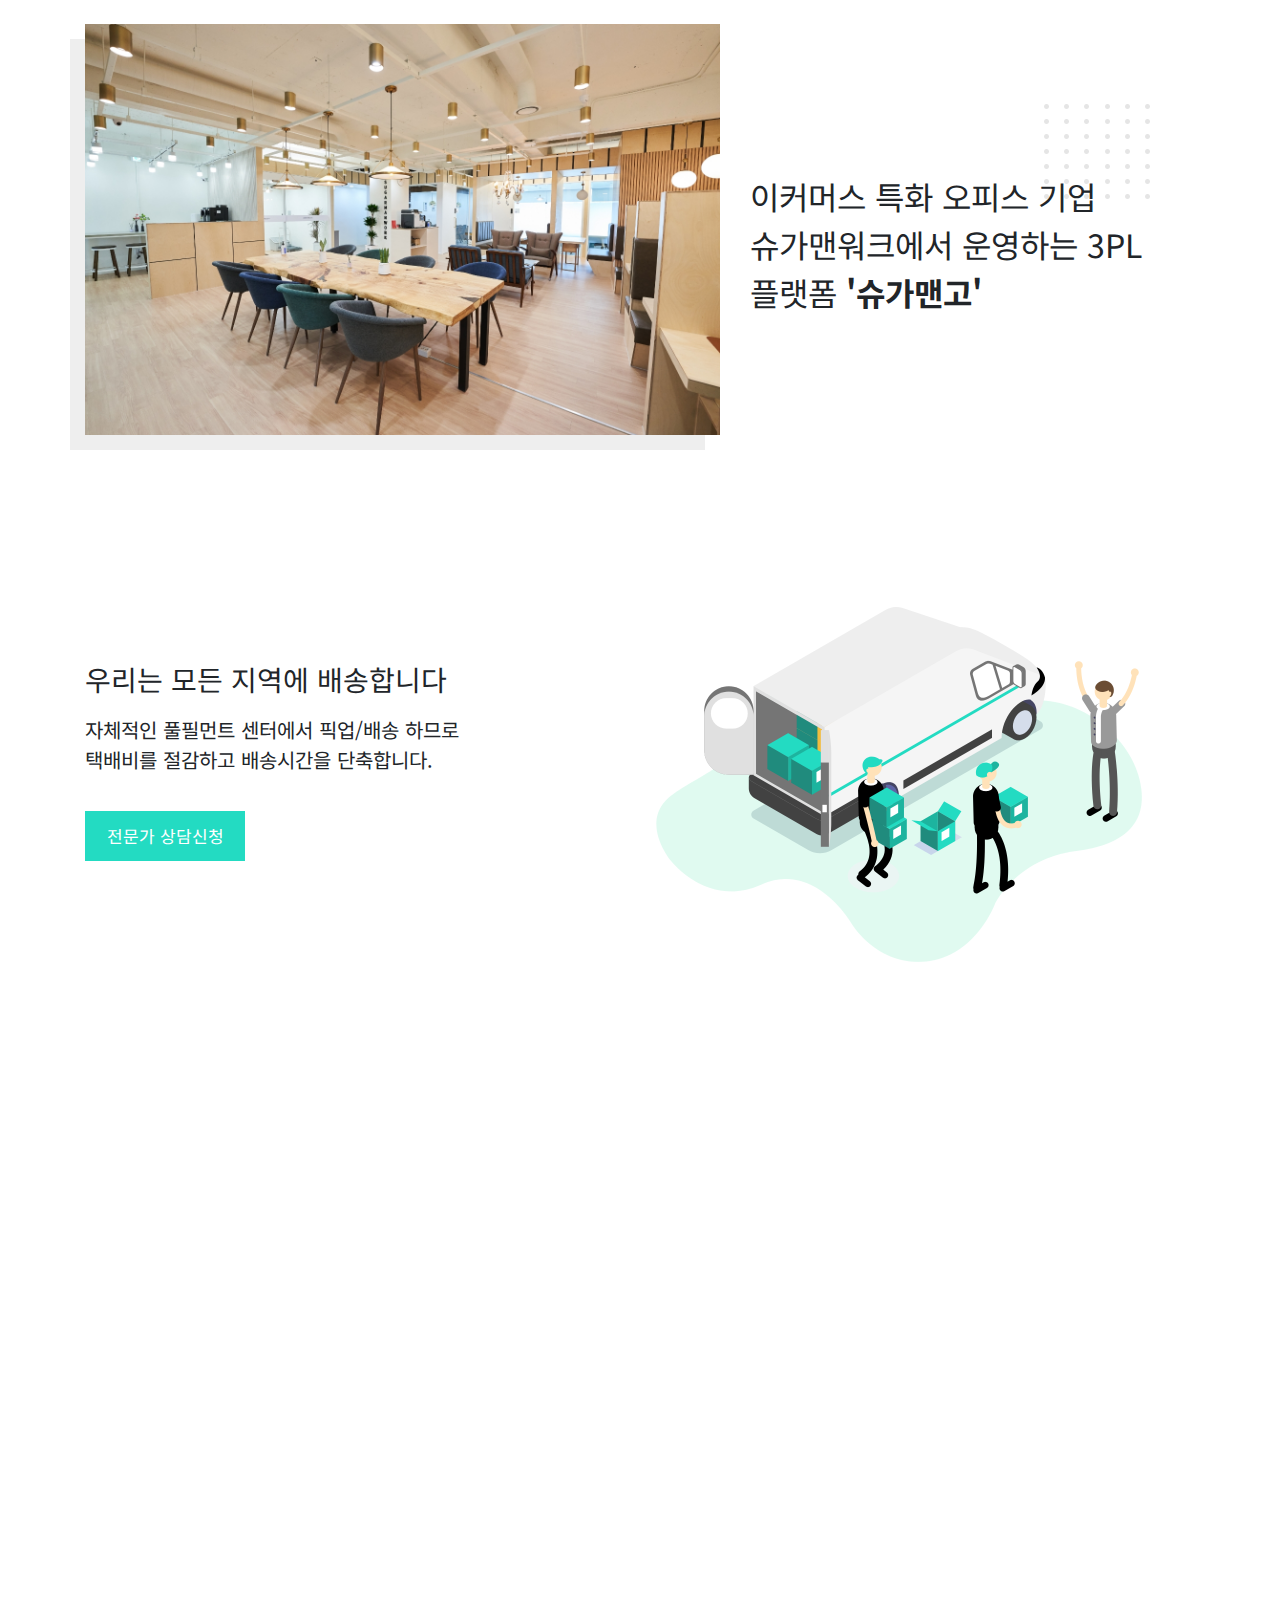
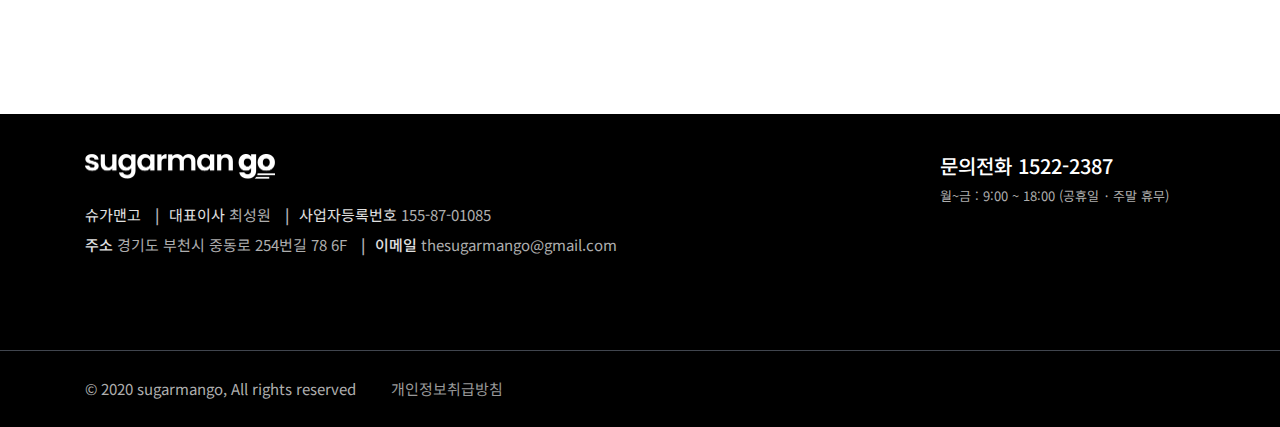
==== commit 9faa4d1a: "200831_haeun" ====
--- a/index.html
+++ b/index.html
@@ -35,7 +35,7 @@
   </div>
 
   <!-- nav -->
-  <div class="navbar-wrap  scroll-nav shadow-sm top-nav">
+  <div class="navbar-wrap  scroll-nav top-nav">
     <nav class="navbar navbar-expand-lg navbar-light pt-2 pb-2">
       <a class="navbar-brand logo-w" href="./index.html">
         <img src="./assets/img/sugarman_go_logo@2x.png" alt="sugarmango_logo" class="main-logo">
@@ -233,7 +233,7 @@
 
 
   <!-- kakao map -->
-  <script type="text/javascript" src="//dapi.kakao.com/v2/maps/sdk.js?appkey=54fab25c704a5570ffbffb81b4cd3cdd"></script>
+  <script type="text/javascript" src="//dapi.kakao.com/v2/maps/sdk.js?appkey=250d479551bc2d3b70d92839fc3eb6eb"></script>
 
   <script>
     var mapContainer = document.getElementById('map'), // 지도를 표시할 div
@@ -331,6 +331,7 @@
       // 48
       if (scroll > 48) {
         $('.top-nav').addClass('fixed-head');
+        $('.top-nav').addClass('shadow-sm');
         if (scroll > 950) {
           $('.top-nav').addClass('fixed-head-white');
         } else {
@@ -338,6 +339,7 @@
         }
       } else {
         $('.top-nav').removeClass('fixed-head');
+        $('.top-nav').removeClass('shadow-sm');
       }
       console.log(scroll);
     })
--- a/assets/css/style.css
+++ b/assets/css/style.css
@@ -46,7 +46,8 @@
   background-repeat: no-repeat;
   background-position: center;
   background-size: cover;
-  height: 100vh;
+  height: 800px;
+  max-height: 800px;
 }
 
 /* 탑 띠배너 */
@@ -506,7 +507,7 @@
 /* 이용료 페이지 */
 .price-wrap1 {
   padding-bottom: 130px;
-  padding-top: 150px;
+  padding-top: 200px;
 }
 
 .price-text-con {
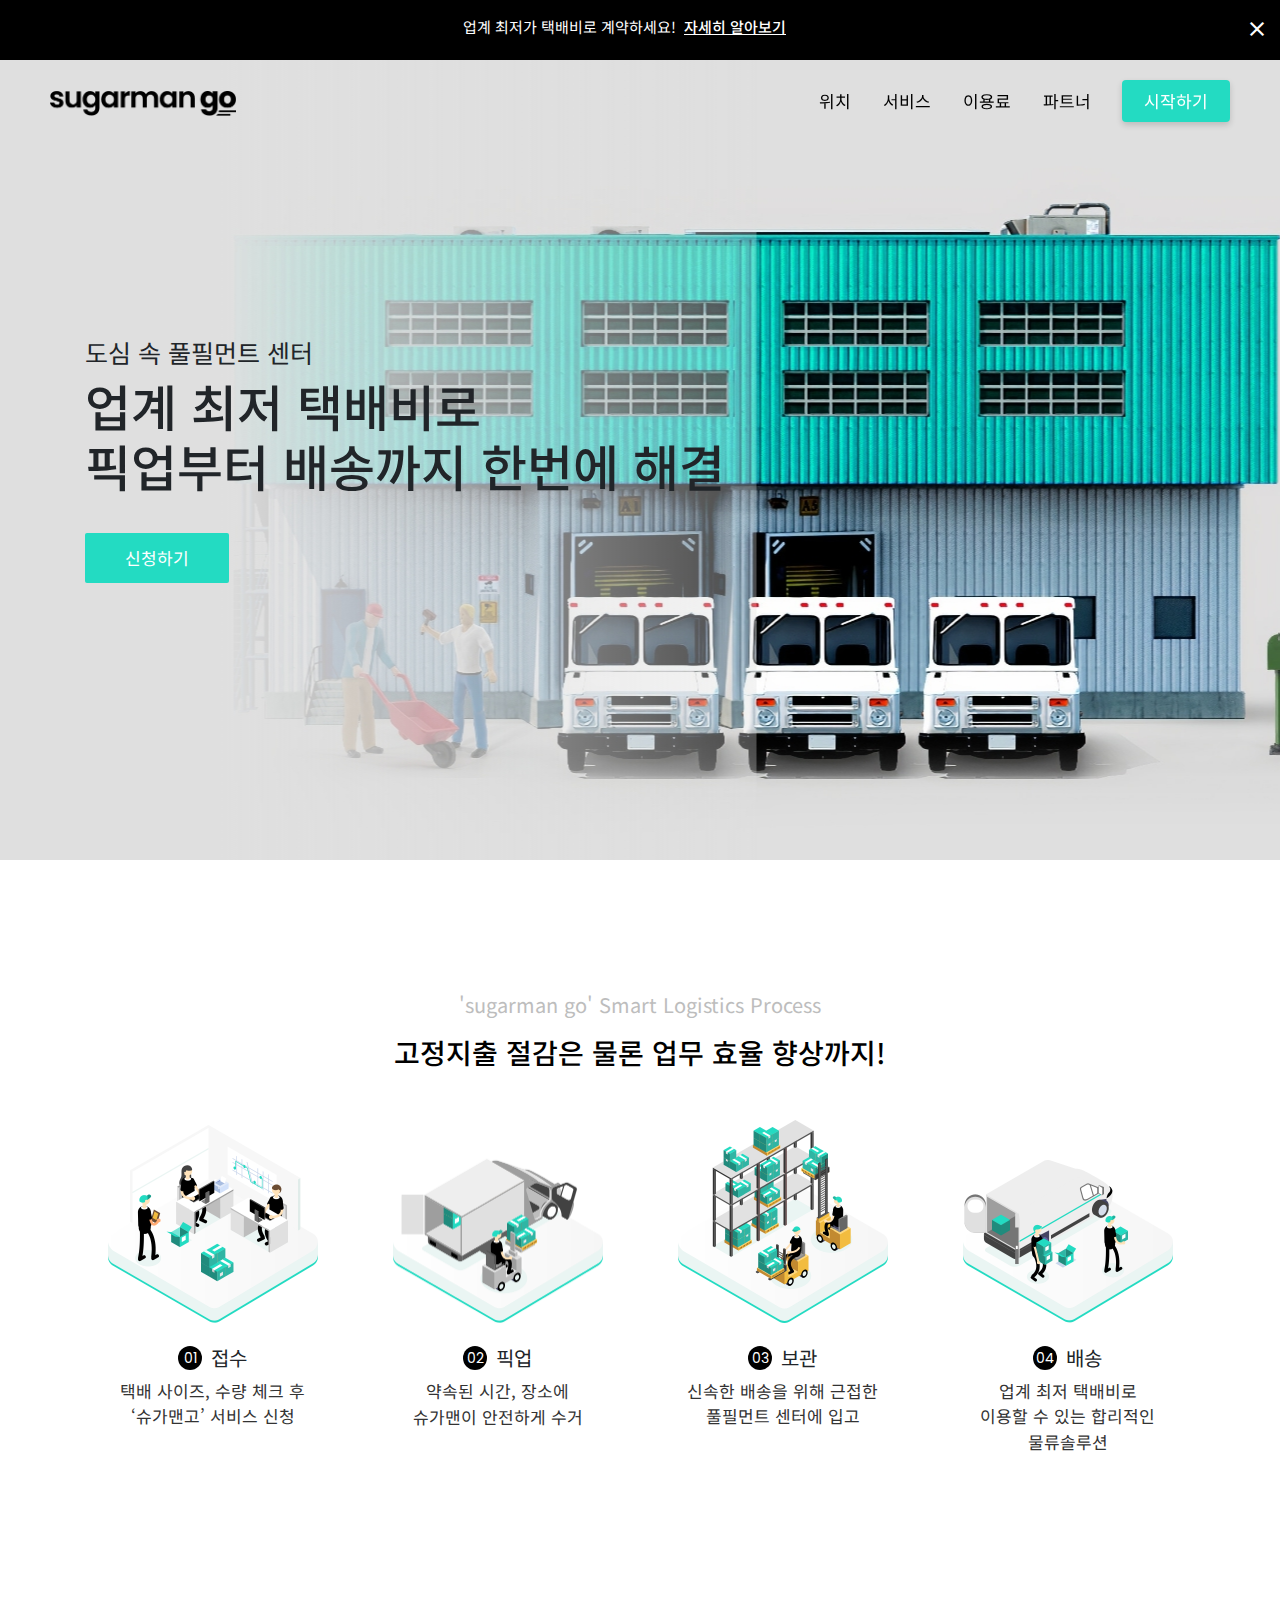
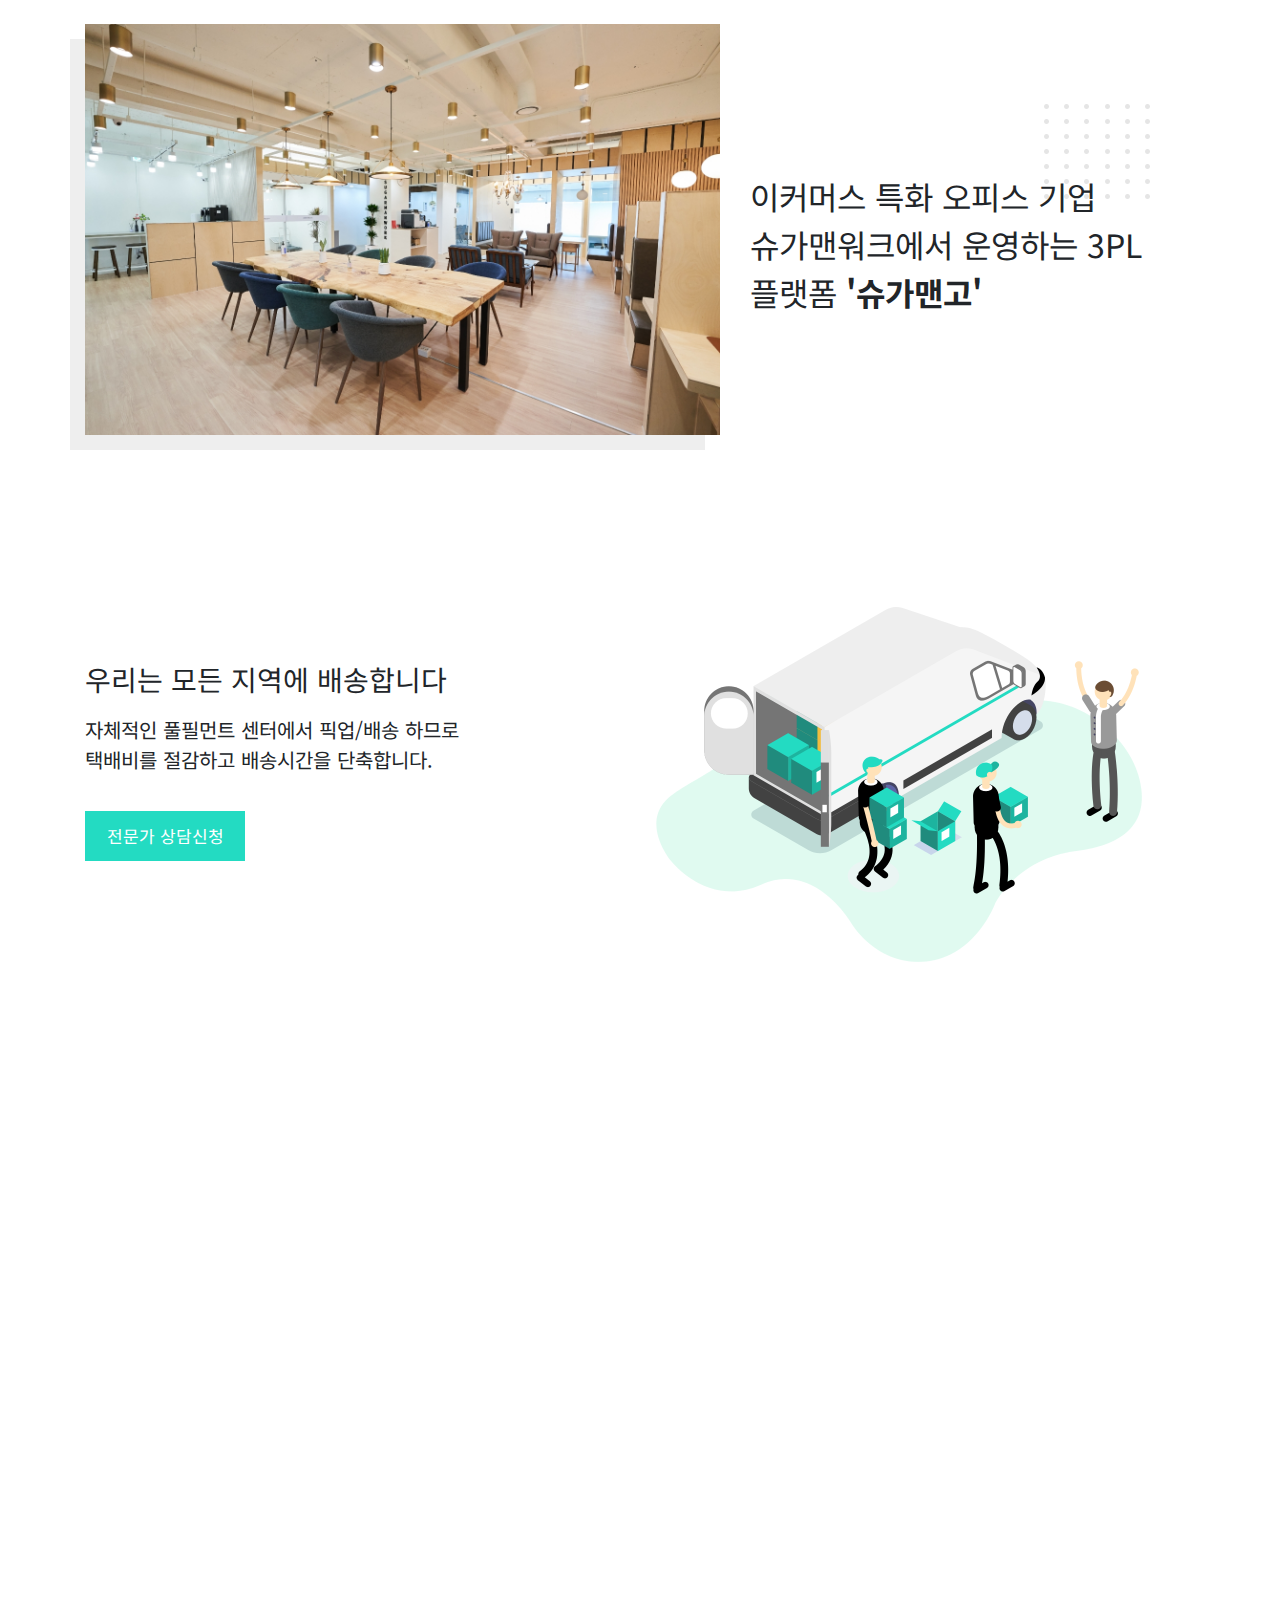
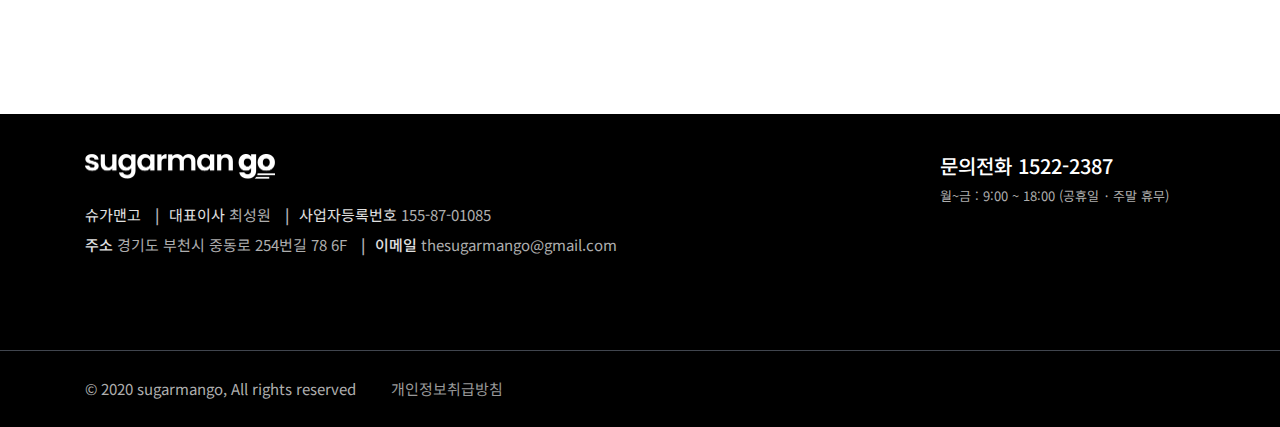
==== commit 7df6fe66: "202000901_on" ====
--- a/index.html
+++ b/index.html
@@ -5,14 +5,27 @@
   <meta charset="UTF-8">
   <meta name="viewport" content="width=device-width, initial-scale=1.0">
   <title>슈가맨고</title>
-  <link rel="stylesheet" href="https://stackpath.bootstrapcdn.com/bootstrap/4.4.1/css/bootstrap.min.css" integrity="sha384-Vkoo8x4CGsO3+Hhxv8T/Q5PaXtkKtu6ug5TOeNV6gBiFeWPGFN9MuhOf23Q9Ifjh" crossorigin="anonymous">
+  <!-- Global site tag (gtag.js) - Google Analytics -->
+  <script async src="https://www.googletagmanager.com/gtag/js?id=UA-127046737-5"></script>
+  <script>
+    window.dataLayer = window.dataLayer || [];
+    function gtag() { dataLayer.push(arguments); }
+    gtag('js', new Date());
+
+    gtag('config', 'UA-127046737-5');
+  </script>
+
+  <link rel="stylesheet" href="https://stackpath.bootstrapcdn.com/bootstrap/4.4.1/css/bootstrap.min.css"
+    integrity="sha384-Vkoo8x4CGsO3+Hhxv8T/Q5PaXtkKtu6ug5TOeNV6gBiFeWPGFN9MuhOf23Q9Ifjh" crossorigin="anonymous">
   <link href="https://fonts.googleapis.com/icon?family=Material+Icons" rel="stylesheet">
-  <link href="https://fonts.googleapis.com/css2?family=Noto+Sans+KR:wght@100;300;400;500;700;900&display=swap" rel="stylesheet">
+  <link href="https://fonts.googleapis.com/css2?family=Noto+Sans+KR:wght@100;300;400;500;700;900&display=swap"
+    rel="stylesheet">
   <link rel="stylesheet" href="./assets/css/style.css">
   <link rel="stylesheet" href="./assets/css/media.css">
   <link rel="shortcut icon" type="image/x-icon" href="./assets/img/go_logo_32.ico">
 
-  <script src="https://code.jquery.com/jquery-3.5.1.min.js" integrity="sha256-9/aliU8dGd2tb6OSsuzixeV4y/faTqgFtohetphbbj0=" crossorigin="anonymous"></script>
+  <script src="https://code.jquery.com/jquery-3.5.1.min.js"
+    integrity="sha256-9/aliU8dGd2tb6OSsuzixeV4y/faTqgFtohetphbbj0=" crossorigin="anonymous"></script>
   <script src="./assets/js/click-menu.js"></script>
   <script src="./assets/js/domain.js"></script>
 
@@ -40,7 +53,8 @@
       <a class="navbar-brand logo-w" href="./index.html">
         <img src="./assets/img/sugarman_go_logo@2x.png" alt="sugarmango_logo" class="main-logo">
       </a>
-      <a class="scroll-nav logo-r" href="./index.html"><img src="./assets/img/sugarman_go_logo@2x.png" alt="sugarmango_logo" class="main-logo"></a>
+      <a class="scroll-nav logo-r" href="./index.html"><img src="./assets/img/sugarman_go_logo@2x.png"
+          alt="sugarmango_logo" class="main-logo"></a>
 
 
 
@@ -174,7 +188,8 @@
       <div class="row">
         <div class="col-lg-9">
           <div class="row">
-            <div class="col-12"><img class="footer-logo" src="./assets/img/sugarman_go_logo_wh@2x.png" alt="footer-logo"></div>
+            <div class="col-12"><img class="footer-logo" src="./assets/img/sugarman_go_logo_wh@2x.png"
+                alt="footer-logo"></div>
             <div class="col-12">
               <ul class="footer-con-2">
                 <li>
@@ -257,53 +272,53 @@
 
     // 마커를 표시할 위치와 title 객체 배열입니다
     var positions = [{
-        title: '부천 상동점 1호점',
-        latlng: new kakao.maps.LatLng(37.5077606, 126.7500733)
-      },
-      {
-        title: '부천 상동점 2호점',
-        latlng: new kakao.maps.LatLng(37.5074377, 126.7530217)
-      },
-      {
-        title: '인천 갈산점 4호점',
-        latlng: new kakao.maps.LatLng(37.5171565, 126.7220364)
-      },
-      {
-        title: '부천 신중동점 5호점',
-        latlng: new kakao.maps.LatLng(37.5015499, 126.773108)
-      },
-      {
-        title: '부천 송내점 6호점',
-        latlng: new kakao.maps.LatLng(37.4893739, 126.7518249)
-      },
-      {
-        title: '서울 역삼역점 7호점',
-        latlng: new kakao.maps.LatLng(37.4769454, 127.0457478)
-      },
-      {
-        title: '인천 부평점 8호점',
-        latlng: new kakao.maps.LatLng(37.4939399999999, 126.7257229)
-      },
-      {
-        title: '서울 가산디지털단지점 9호점',
-        latlng: new kakao.maps.LatLng(37.4793464, 126.8768097)
-      },
-      {
-        title: '안양 범계점 10호점',
-        latlng: new kakao.maps.LatLng(37.3922613, 126.9565033)
-      },
-      {
-        title: '인천 계산점 11호점',
-        latlng: new kakao.maps.LatLng(37.5351655, 126.7368001)
-      },
-      {
-        title: '안산 중앙역점 12호점',
-        latlng: new kakao.maps.LatLng(37.3188958, 126.8348793)
-      },
-      {
-        title: '서울 군자역점 13호점',
-        latlng: new kakao.maps.LatLng(37.5573745, 127.0775832)
-      }
+      title: '부천 상동점 1호점',
+      latlng: new kakao.maps.LatLng(37.5077606, 126.7500733)
+    },
+    {
+      title: '부천 상동점 2호점',
+      latlng: new kakao.maps.LatLng(37.5074377, 126.7530217)
+    },
+    {
+      title: '인천 갈산점 4호점',
+      latlng: new kakao.maps.LatLng(37.5171565, 126.7220364)
+    },
+    {
+      title: '부천 신중동점 5호점',
+      latlng: new kakao.maps.LatLng(37.5015499, 126.773108)
+    },
+    {
+      title: '부천 송내점 6호점',
+      latlng: new kakao.maps.LatLng(37.4893739, 126.7518249)
+    },
+    {
+      title: '서울 역삼역점 7호점',
+      latlng: new kakao.maps.LatLng(37.4769454, 127.0457478)
+    },
+    {
+      title: '인천 부평점 8호점',
+      latlng: new kakao.maps.LatLng(37.4939399999999, 126.7257229)
+    },
+    {
+      title: '서울 가산디지털단지점 9호점',
+      latlng: new kakao.maps.LatLng(37.4793464, 126.8768097)
+    },
+    {
+      title: '안양 범계점 10호점',
+      latlng: new kakao.maps.LatLng(37.3922613, 126.9565033)
+    },
+    {
+      title: '인천 계산점 11호점',
+      latlng: new kakao.maps.LatLng(37.5351655, 126.7368001)
+    },
+    {
+      title: '안산 중앙역점 12호점',
+      latlng: new kakao.maps.LatLng(37.3188958, 126.8348793)
+    },
+    {
+      title: '서울 군자역점 13호점',
+      latlng: new kakao.maps.LatLng(37.5573745, 127.0775832)
+    }
     ];
 
     // 마커 이미지의 이미지 주소입니다
@@ -326,7 +341,7 @@
   </script>
 
   <script>
-    $(window).scroll(function() {
+    $(window).scroll(function () {
       var scroll = $(window).scrollTop();
       // 48
       if (scroll > 48) {
--- a/assets/css/style.css
+++ b/assets/css/style.css
@@ -42,7 +42,7 @@
 
 /* 메인페이지 메인배너 */
 .main-banner-wrap {
-  background-image: url(../img/main_banner_shadow@2x.jpg);
+  background-image: url(../img/main_banner_shadow.jpg);
   background-repeat: no-repeat;
   background-position: center;
   background-size: cover;
@@ -698,10 +698,6 @@
   background-size: cover;
 }
 
-.form-box {
-  margin: 150px 0px;
-}
-
 .form-box h2 {
   margin-bottom: 35px;
   font-weight: 500;
@@ -775,7 +771,7 @@
 
 /* location.html */
 .location-banner-wrap {
-  background-image: url(../img/main_banner2@2x.jpg);
+  background-image: url(../img/main_banner2.jpg);
   background-repeat: no-repeat;
   background-position: center;
   background-size: cover;
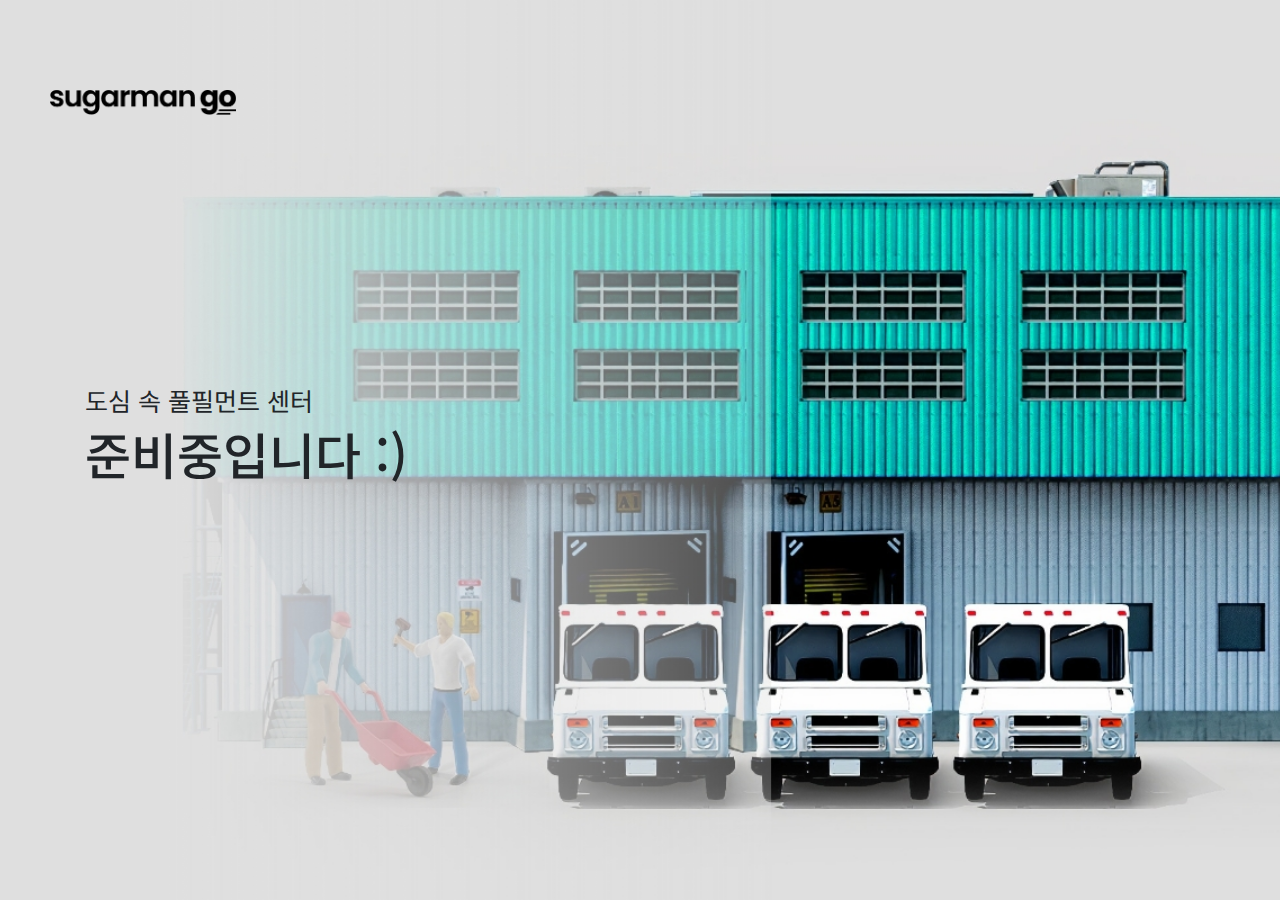
==== commit 457eb564: "20210105_wook" ====
--- a/index.html
+++ b/index.html
@@ -32,20 +32,6 @@
 </head>
 
 <body>
-  <!-- 이벤트 띠배너 -->
-  <div class="event-banner d-flex pt-3 pb-2">
-    <div class="container-fluid">
-      <div class="row">
-        <div class="flex-fill text-center event-text">
-          <span class="mr-1">업계 최저가 택배비로 계약하세요!</span>
-          <span><a href="./service.html"><u style="color: #fff; font-weight: 500;">자세히 알아보기</u></a></span>
-        </div>
-        <button class="event-banner-btn" style="border-style: none; background: transparent;">
-          <span class="material-icons ml-auto" style="cursor: pointer; color: #fff;">close</span>
-        </button>
-      </div>
-    </div>
-  </div>
 
   <!-- nav -->
   <div class="navbar-wrap  scroll-nav top-nav">
@@ -53,315 +39,30 @@
       <a class="navbar-brand logo-w" href="./index.html">
         <img src="./assets/img/sugarman_go_logo@2x.png" alt="sugarmango_logo" class="main-logo">
       </a>
-      <a class="scroll-nav logo-r" href="./index.html"><img src="./assets/img/sugarman_go_logo@2x.png"
-          alt="sugarmango_logo" class="main-logo"></a>
-
-
-
-      <button class="navbar-toggler mobile-menu-place toggle-mobile-menu" type="button">
-        <!-- <span class="navbar-toggler-icon"></span> -->
-        <span class="material-icons menu-icon-size menu-icon-black">menu</span>
-      </button>
-
-      <div class="collapse navbar-collapse" id="navbarNav">
-        <ul class="nav ml-auto">
-          <li class="nav-item">
-            <a class="nav-link" style="color: #000;" href="./location.html">위치</a>
-          </li>
-          <li class="nav-item">
-            <a class="nav-link" style="color: #000;" href="./service.html">서비스</a>
-          </li>
-          <li class="nav-item">
-            <a class="nav-link" style="color: #000;" href="./price.html">이용료</a>
-          </li>
-          <li class="nav-item">
-            <a class="nav-link" style="color: #000;" href="./partner.html">파트너</a>
-          </li>
-          <li class="nav-item">
-            <button type="button" class="nav-bar-btn" onclick="location.href='./start.html'">시작하기</button>
-          </li>
-        </ul>
-      </div>
+      <a class="scroll-nav logo-r" href="./index.html"><img src="./assets/img/sugarman_go_logo@2x.png"alt="sugarmango_logo" class="main-logo"></a>
     </nav>
   </div>
 
 
 
   <!-- 메인배너 -->
-  <div class="main-banner-wrap d-flex align-items-center">
+  <div class="main-banner-wrap d-flex align-items-center" style="height:100vh;max-height:100vh;">
     <div class="container main-container">
       <div class="row">
         <div class="col">
-          <div class="text-box">
+          <a class="text-box">
             <h1 class="main-banner-subtext">도심 속 풀필먼트 센터</h1>
-            <h3 class="main-banner-text">업계 최저 택배비로<br>
-              픽업부터 배송까지 한번에 해결</h3>
-            <button type="button" class="main-banner-btn" onclick="location.href='./start.html'">신청하기</button>
+            <h3 class="main-banner-text">준비중입니다 :)</h3>
+
+
+            <br/>
+
           </div>
         </div>
       </div>
     </div>
   </div>
 
-  <section class="main-process-sec">
-    <div class="container">
-      <p>'sugarman go' Smart Logistics Process</p>
-      <h3>고정지출 절감은 물론 업무 효율 향상까지!</h3>
-      <div class="row">
-        <div class="col-md-3 process-text">
-          <img src="./assets/img/main-1@2x.png" alt="main-1.png">
-          <div class="process-subject">
-            <div class="number">01</div>
-            <span>접수</span>
-          </div>
-          <p>택배 사이즈, 수량 체크 후<br /> ‘슈가맨고’ 서비스 신청</p>
-        </div>
-        <div class="col-md-3 process-text">
-          <img src="./assets/img/main-2@2x.png" alt="main-2.png">
-          <div class="process-subject">
-            <div class="number">02</div>
-            <span>픽업</span>
-          </div>
-          <p>약속된 시간, 장소에<br /> 슈가맨이 안전하게 수거</p>
-        </div>
-        <div class="col-md-3 process-text">
-          <img src="./assets/img/main-3@2x.png" alt="main-3.png">
-          <div class="process-subject">
-            <div class="number">03</div>
-            <span>보관</span>
-          </div>
-          <p>신속한 배송을 위해 근접한<br /> 풀필먼트 센터에 입고</p>
-        </div>
-        <div class="col-md-3 process-text">
-          <img src="./assets/img/main-4@2x.png" alt="main-4.png">
-          <div class="process-subject">
-            <div class="number">04</div>
-            <span>배송</span>
-          </div>
-          <p>업계 최저 택배비로<br /> 이용할 수 있는 합리적인 물류솔루션</p>
-        </div>
-      </div>
-    </div>
-  </section>
-
-  <section class="main-img-sec">
-    <div class="container">
-      <div class="row">
-        <div class="col-lg-7 main-img">
-          <img src="./assets/img/sugarmanwork@2x.jpg" alt="sugarmanwork">
-        </div>
-        <div class="col-lg-5 main-text">
-          <img src="./assets/img/icon@2x.png" alt="">
-          <div class="main-text-con">이커머스 특화 오피스 기업 슈가맨워크에서 운영하는 3PL 플랫폼 <span>'슈가맨고'</span></div>
-        </div>
-      </div>
-    </div>
-  </section>
-
-  <section class="main-btn-sec">
-    <div class="container">
-      <div class="row">
-        <div class="col-lg-6 main-text">
-          <div class="main-text-con">우리는 모든 지역에 배송합니다 <br />
-            <p>자체적인 풀필먼트 센터에서 픽업/배송 하므로 <br />택배비를 절감하고 배송시간을 단축합니다.</p>
-          </div>
-          <button type="button" onclick="location.href='./start.html'">전문가 상담신청</button>
-        </div>
-        <div class="col-lg-6">
-          <img src="./assets/img/main-5@2x.png" alt="">
-        </div>
-      </div>
-    </div>
-  </section>
-
-
-  <section>
-    <!-- kakao map -->
-    <div class="container-fluid main-kakao-map">
-      <div id="map" style="width:100%;height:650px;"></div>
-    </div>
-  </section>
-
-  <!-- 푸터 -->
-  <section class="content-section bg-footer footer-t footer ">
-    <div class="container main-container">
-      <div class="row">
-        <div class="col-lg-9">
-          <div class="row">
-            <div class="col-12"><img class="footer-logo" src="./assets/img/sugarman_go_logo_wh@2x.png"
-                alt="footer-logo"></div>
-            <div class="col-12">
-              <ul class="footer-con-2">
-                <li>
-                  <span>슈가맨고</span><strong class="line-1" style="color: #AEAEAE; margin-right: 10px;"> | </strong>
-                </li>
-                <li>
-                  <span>대표이사 </span> 최성원
-                  <strong class="line-2" style="color: #AEAEAE; margin-right: 10px;"> | </strong>
-                </li>
-                <li>
-                  <span>사업자등록번호
-                  </span>155-87-01085
-                </li>
-              </ul>
-            </div>
-            <div class="col-12">
-              <ul class="footer-con-3">
-                <li>
-                  <span>주소
-                  </span>경기도 부천시 중동로 254번길 78 6F
-                  <strong class="line-3" style="color: #AEAEAE; margin-right: 10px;"> | </strong>
-                </li>
-                <li>
-                  <span>
-                    이메일
-                  </span>thesugarmango@gmail.com
-                </li>
-              </ul>
-            </div>
-          </div>
-        </div>
-
-        <div class="col-lg-3">
-          <div class="footer-right">
-            <h6 style="font-size:20px; color:#fff;">문의전화 1522-2387</h6>
-            <p>월~금 : 9:00 ~ 18:00 (공휴일 · 주말 휴무)</p>
-          </div>
-        </div>
-      </div>
-    </div>
-    </div>
-
-
-    <div class="footer-m footer container-fluid p-0">
-      <div class="footer-line"></div>
-    </div>
-
-    <div class="col-lg-12">
-      <div class="container main-container footer-bottom">
-        <p class="footer-p">© 2020 sugarmango, All rights reserved</p>
-        <a href="./privacy.html" class="footer-a">개인정보취급방침</a>
-        <!-- <a class="footer-a">이용약관</a> -->
-      </div>
-    </div>
-  </section>
-
-
-  <!-- kakao map -->
-  <script type="text/javascript" src="//dapi.kakao.com/v2/maps/sdk.js?appkey=250d479551bc2d3b70d92839fc3eb6eb"></script>
-
-  <script>
-    var mapContainer = document.getElementById('map'), // 지도를 표시할 div
-      mapOption = {
-        center: new kakao.maps.LatLng(37.52536, 126.84325), // 지도의 중심좌표
-        level: 8, // 지도의 확대 레벨
-        mapTypeId: kakao.maps.MapTypeId.ROADMAP // 지도종류
-      };
-
-    // 지도를 생성한다
-    var map = new kakao.maps.Map(mapContainer, mapOption);
-
-    // 마우스 휠과 모바일 터치를 이용한 지도 확대, 축소를 막는다
-    map.setZoomable(false);
-
-    // 지도에 확대 축소 컨트롤을 생성한다
-    var zoomControl = new kakao.maps.ZoomControl();
-
-    // 지도의 우측에 확대 축소 컨트롤을 추가한다
-    map.addControl(zoomControl, kakao.maps.ControlPosition.RIGHT);
-
-    // 마커를 표시할 위치와 title 객체 배열입니다
-    var positions = [{
-      title: '부천 상동점 1호점',
-      latlng: new kakao.maps.LatLng(37.5077606, 126.7500733)
-    },
-    {
-      title: '부천 상동점 2호점',
-      latlng: new kakao.maps.LatLng(37.5074377, 126.7530217)
-    },
-    {
-      title: '인천 갈산점 4호점',
-      latlng: new kakao.maps.LatLng(37.5171565, 126.7220364)
-    },
-    {
-      title: '부천 신중동점 5호점',
-      latlng: new kakao.maps.LatLng(37.5015499, 126.773108)
-    },
-    {
-      title: '부천 송내점 6호점',
-      latlng: new kakao.maps.LatLng(37.4893739, 126.7518249)
-    },
-    {
-      title: '서울 역삼역점 7호점',
-      latlng: new kakao.maps.LatLng(37.4769454, 127.0457478)
-    },
-    {
-      title: '인천 부평점 8호점',
-      latlng: new kakao.maps.LatLng(37.4939399999999, 126.7257229)
-    },
-    {
-      title: '서울 가산디지털단지점 9호점',
-      latlng: new kakao.maps.LatLng(37.4793464, 126.8768097)
-    },
-    {
-      title: '안양 범계점 10호점',
-      latlng: new kakao.maps.LatLng(37.3922613, 126.9565033)
-    },
-    {
-      title: '인천 계산점 11호점',
-      latlng: new kakao.maps.LatLng(37.5351655, 126.7368001)
-    },
-    {
-      title: '안산 중앙역점 12호점',
-      latlng: new kakao.maps.LatLng(37.3188958, 126.8348793)
-    },
-    {
-      title: '서울 군자역점 13호점',
-      latlng: new kakao.maps.LatLng(37.5573745, 127.0775832)
-    }
-    ];
-
-    // 마커 이미지의 이미지 주소입니다
-    var imageSrc = "https://t1.daumcdn.net/localimg/localimages/07/mapapidoc/markerStar.png";
-
-    for (var i = 0; i < positions.length; i++) {
-
-      // 마커 이미지의 이미지 크기 입니다
-      var imageSize = new kakao.maps.Size(24, 35);
-      // 마커 이미지를 생성합니다
-      var markerImage = new kakao.maps.MarkerImage(imageSrc, imageSize);
-      // 마커를 생성합니다
-      var marker = new kakao.maps.Marker({
-        map: map, // 마커를 표시할 지도
-        position: positions[i].latlng, // 마커를 표시할 위치
-        title: positions[i].title, // 마커의 타이틀, 마커에 마우스를 올리면 타이틀이 표시됩니다
-        image: markerImage // 마커 이미지
-      });
-    }
-  </script>
-
-  <script>
-    $(window).scroll(function () {
-      var scroll = $(window).scrollTop();
-      // 48
-      if (scroll > 48) {
-        $('.top-nav').addClass('fixed-head');
-        $('.top-nav').addClass('shadow-sm');
-        if (scroll > 950) {
-          $('.top-nav').addClass('fixed-head-white');
-        } else {
-          $('.top-nav').removeClass('fixed-head-white');
-        }
-      } else {
-        $('.top-nav').removeClass('fixed-head');
-        $('.top-nav').removeClass('shadow-sm');
-      }
-      console.log(scroll);
-    })
-  </script>
-
-
-
 </body>
 
 </html>--- a/assets/css/style.css
+++ b/assets/css/style.css
@@ -740,6 +740,12 @@
   height: 1px;
 }
 
+.ddd {
+  opacity: 0;
+  width: 1px;
+  height: 1px;
+}
+
 input[id="agree"]+label {
   display: inline-block;
   width: 20px;
@@ -748,8 +754,32 @@
   cursor: pointer;
 }
 
-input[type="checkbox"]:checked+label {
+.service-label {
+  display: inline-block;
+  width: 20px;
+  height: 20px;
+  border: 1px solid #000000;
+  cursor: pointer;
+}
+
+input[id="agree"]:checked+label {
   background: url(../img/check_box.png) no-repeat center/25px 25px;
+}
+
+.label--clicked {
+  background: url(../img/check_box.png) no-repeat center/25px 25px;
+}
+
+.check-item {
+  display: inline-block;
+  margin: 10px 10px 10px 0px;
+}
+
+.service-txt {
+  position: unset;
+  margin-top: -35px;
+  margin-left: 35px;
+  font-size: 15px;
 }
 
 .agree-txt {
@@ -1075,11 +1105,11 @@
 }
 
 .modal-content {
-  height: 450px;
+  height: auto;
 }
 
 .modal-body {
-  padding: 40px;
+  padding: 50px;
 }
 
 /* price tab menu */
@@ -1281,6 +1311,12 @@
   cursor: pointer;
 }
 
+.img-area {
+  font-size: 60px;
+  margin: 0 auto;
+  font-weight: 600;
+}
+
 @media(max-width:1199px) {
   .review-con {
     max-width: 33.3333%;
